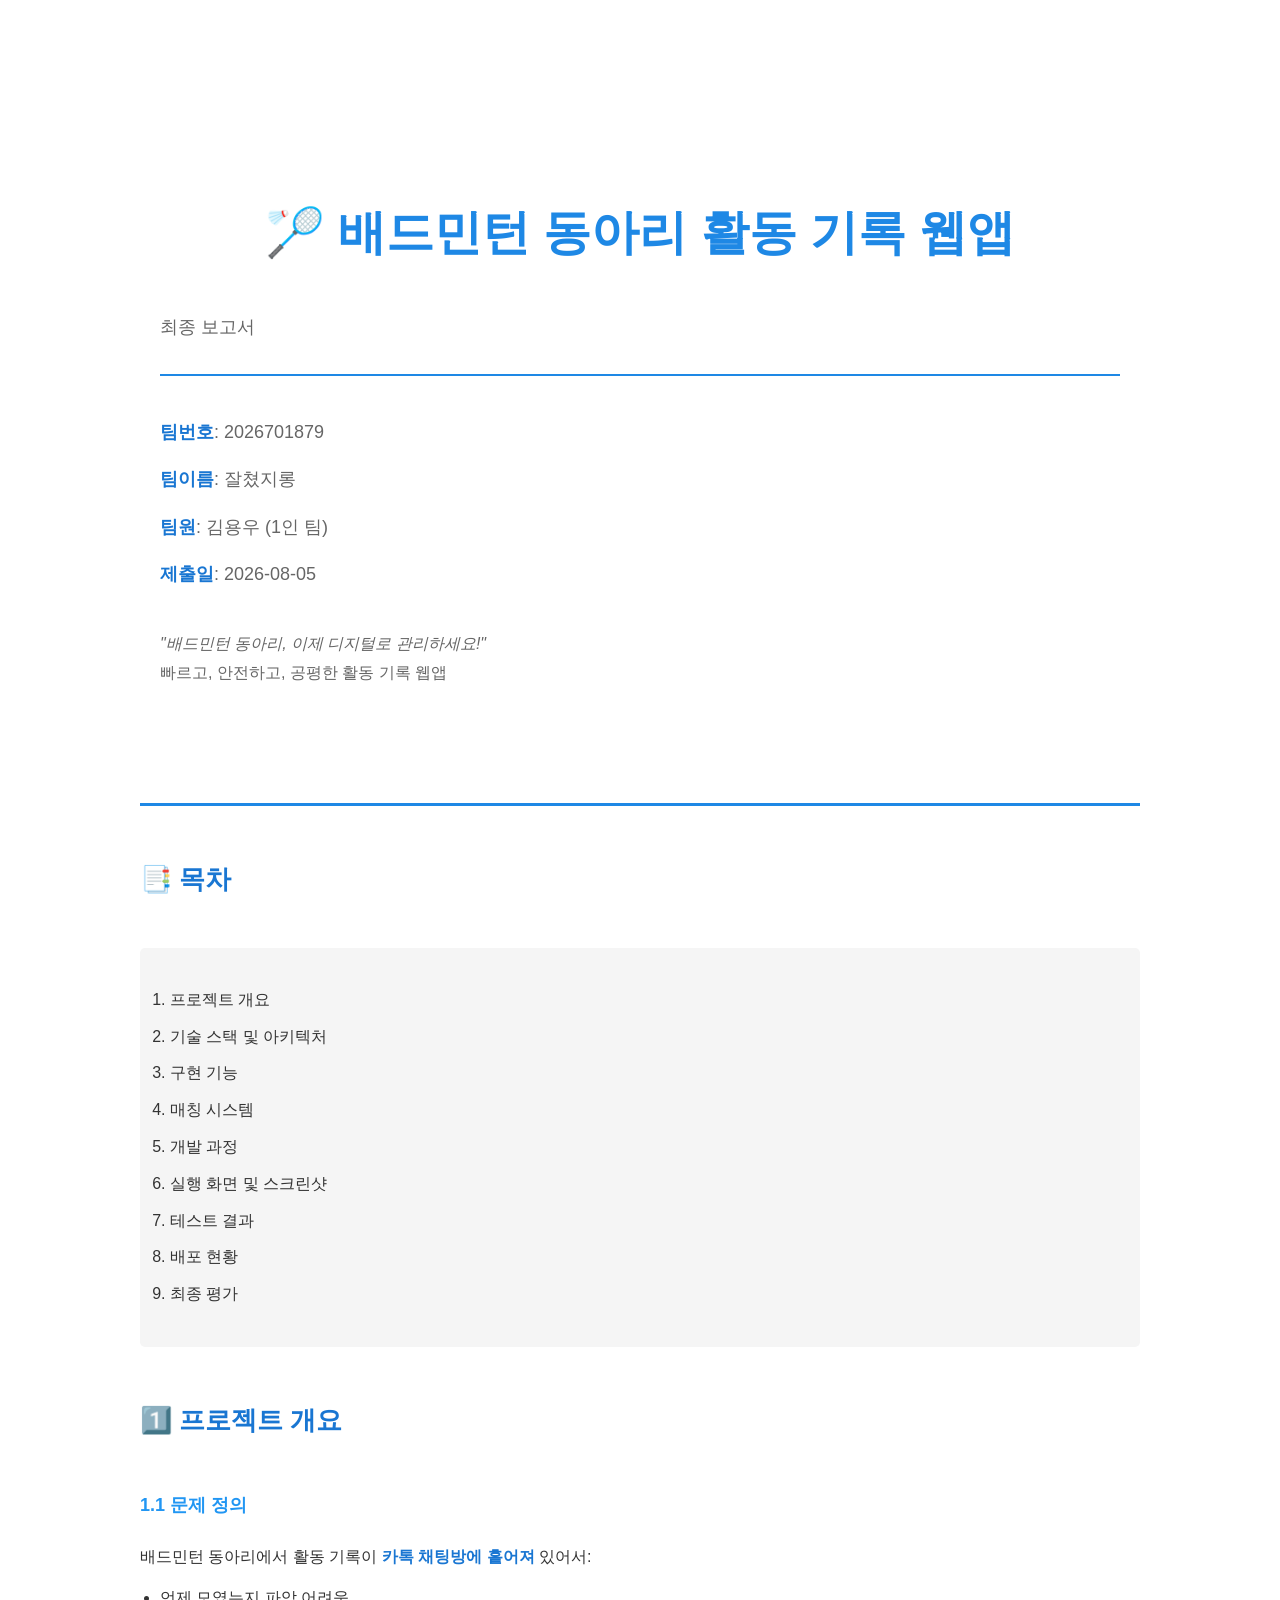
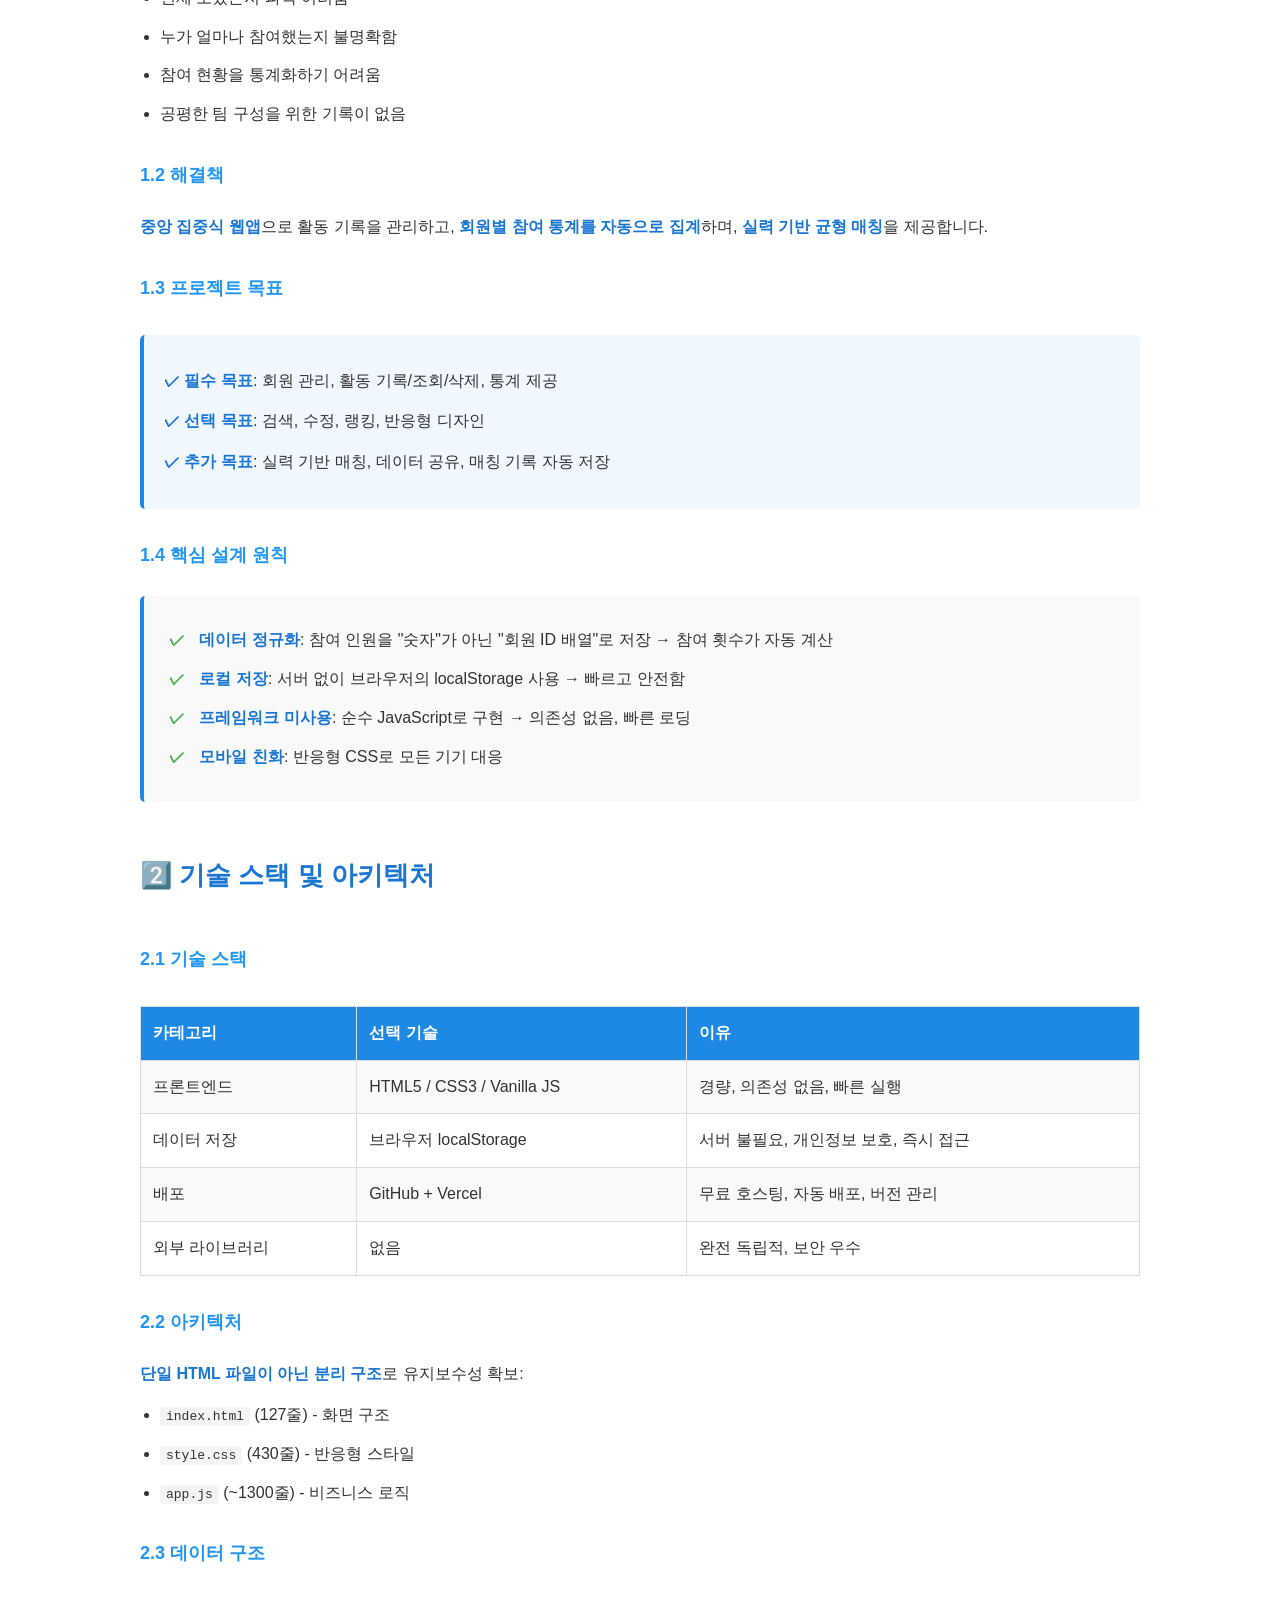
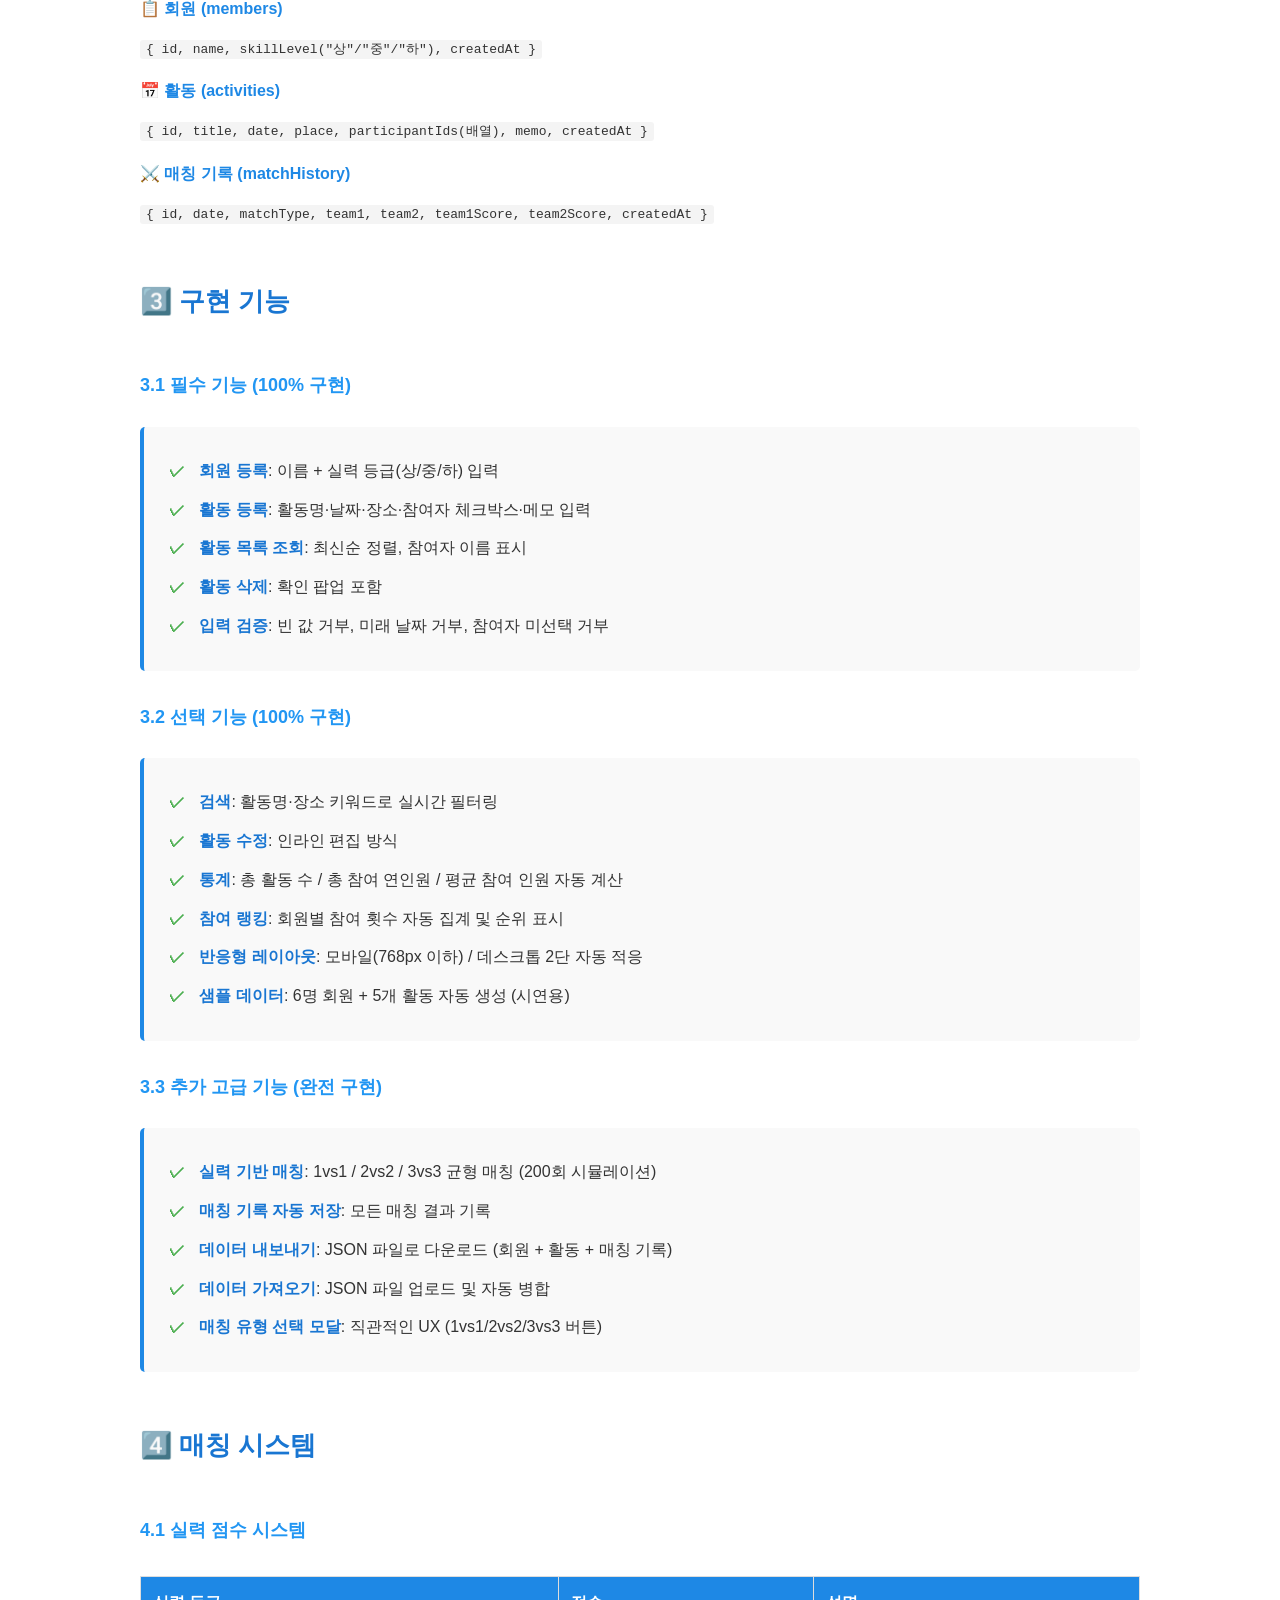
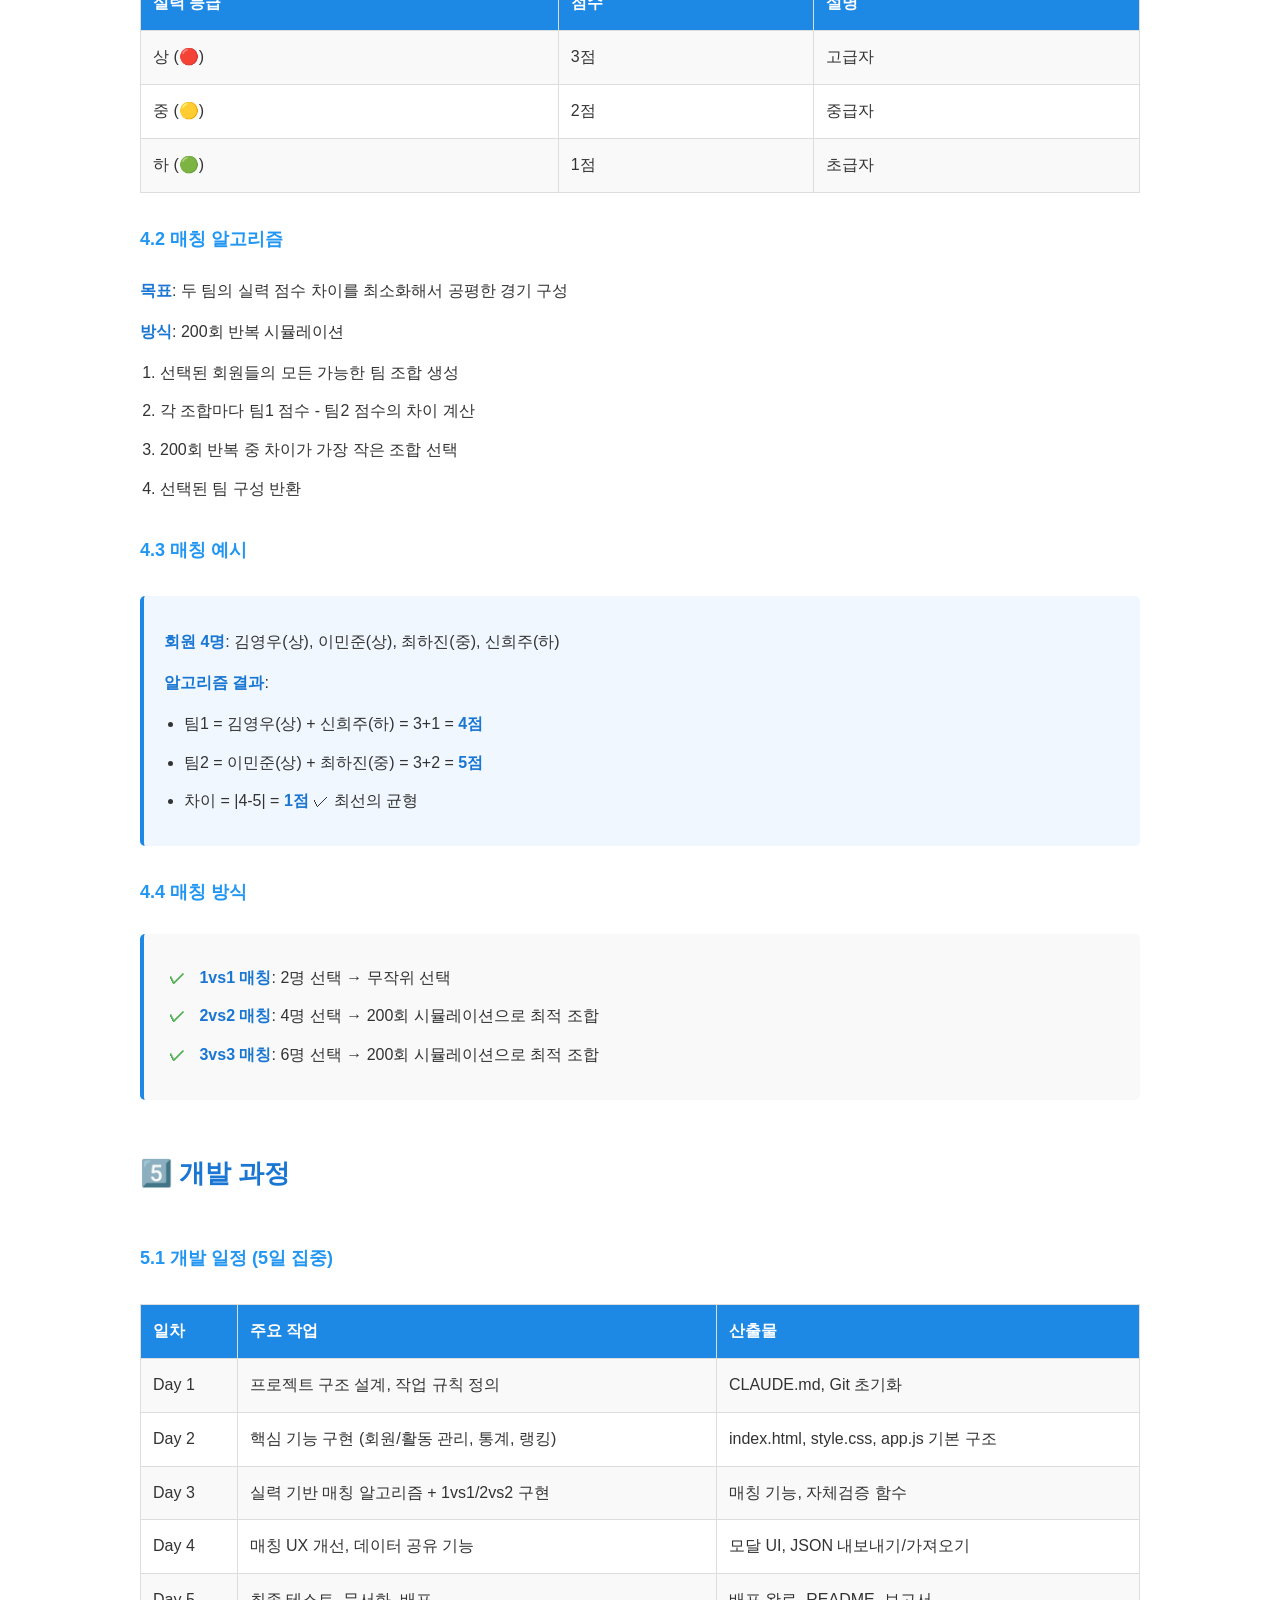
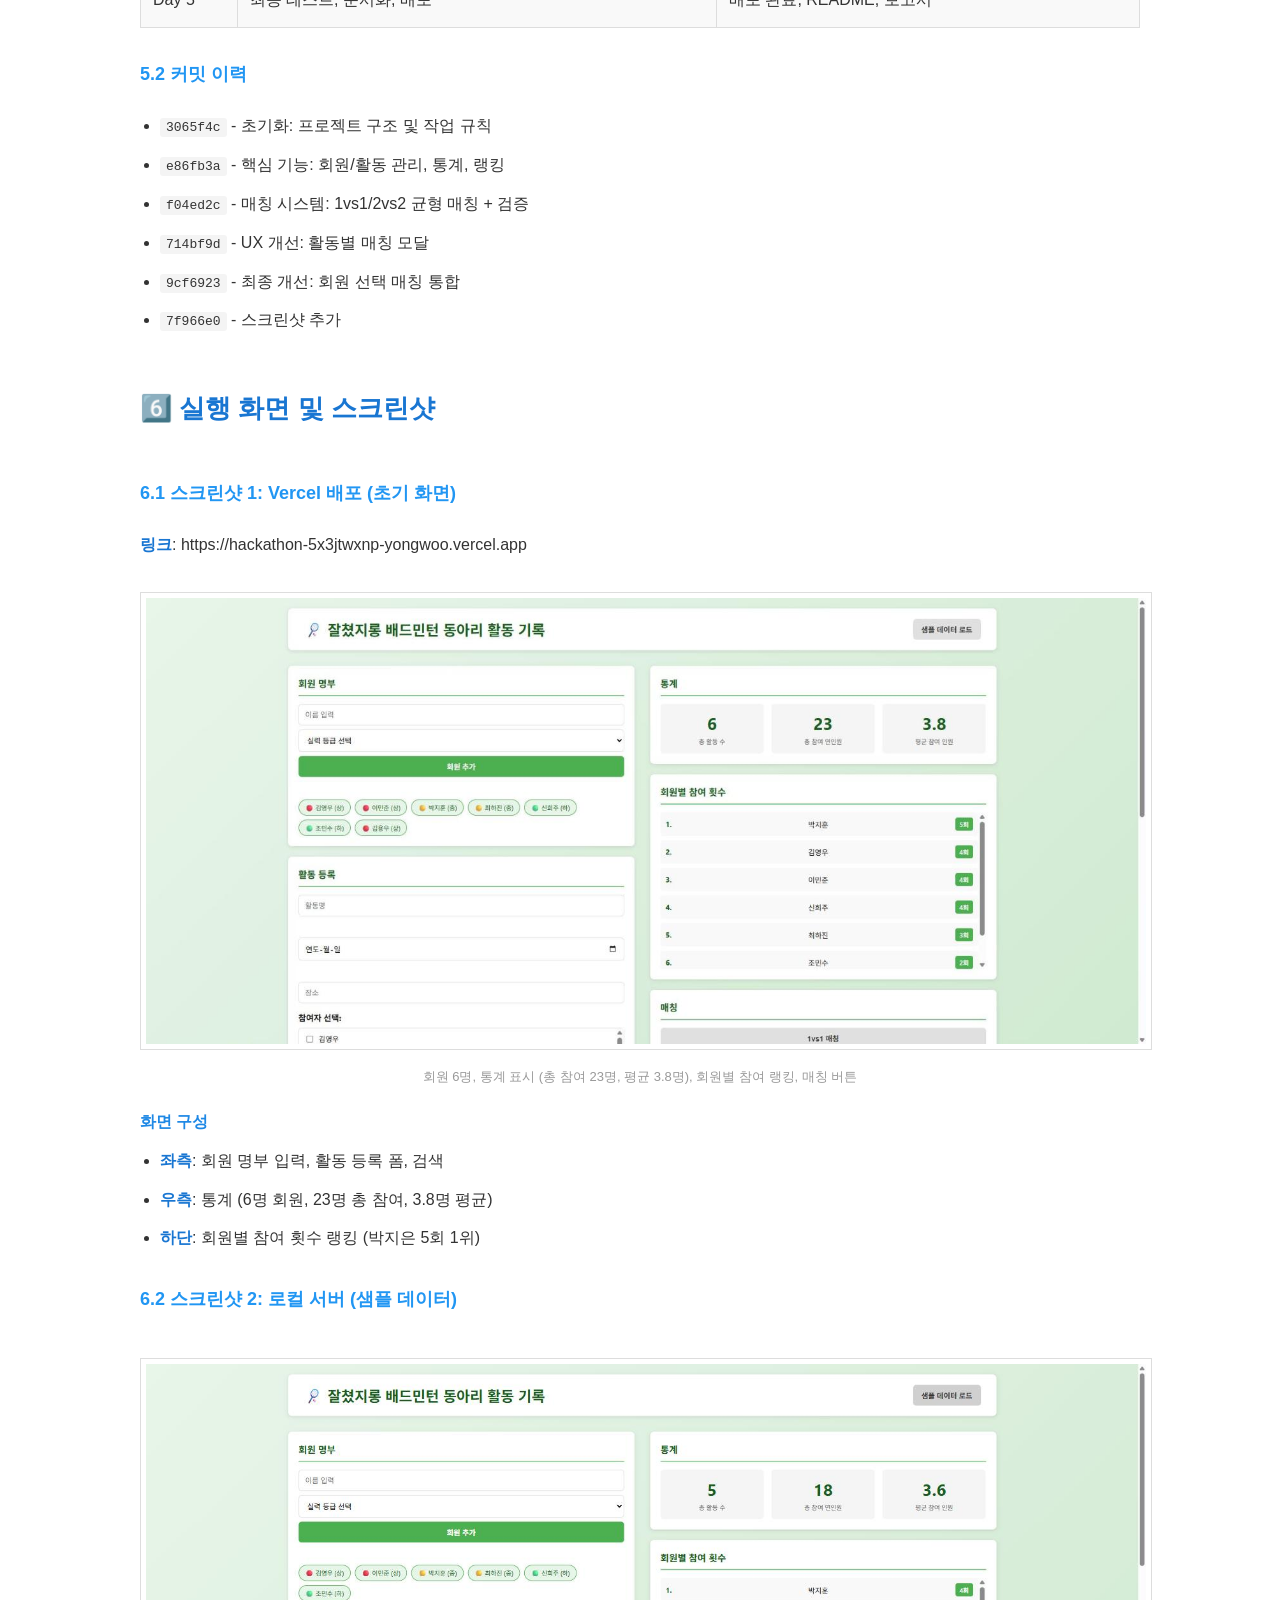
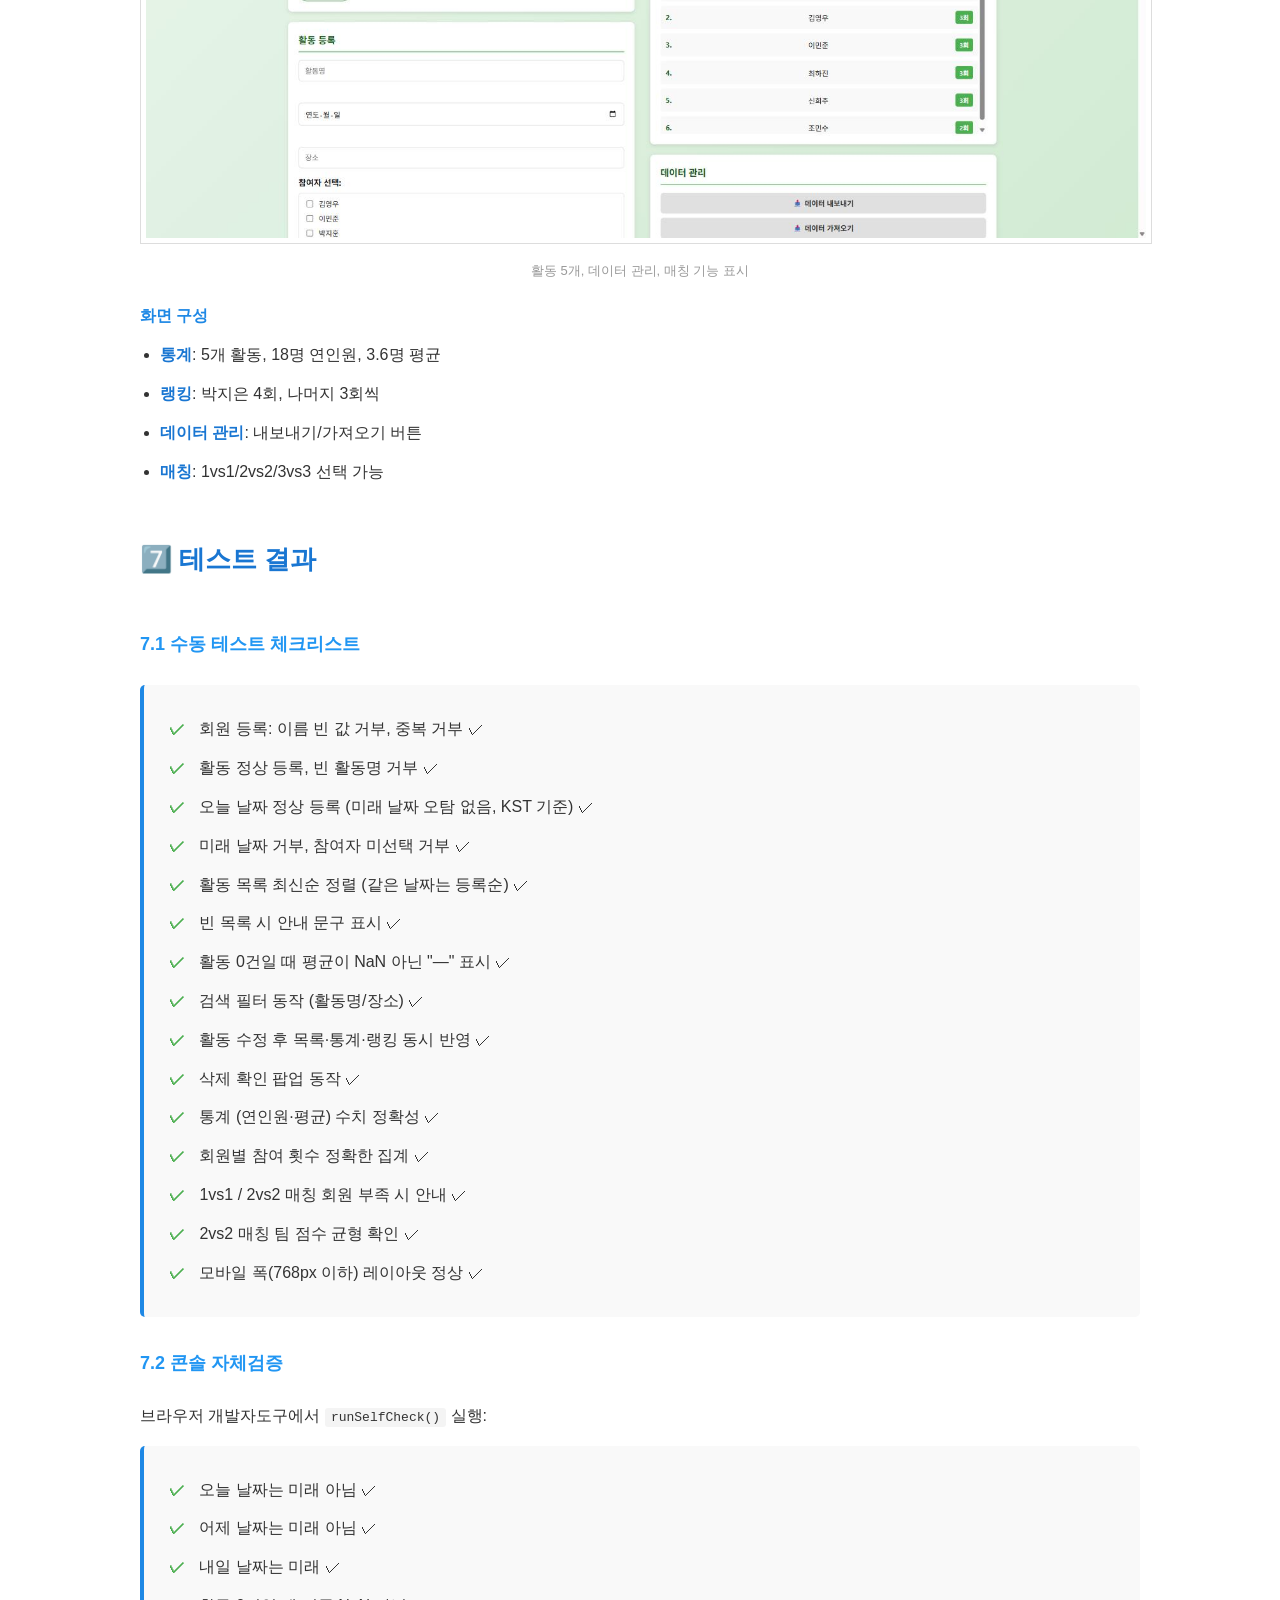
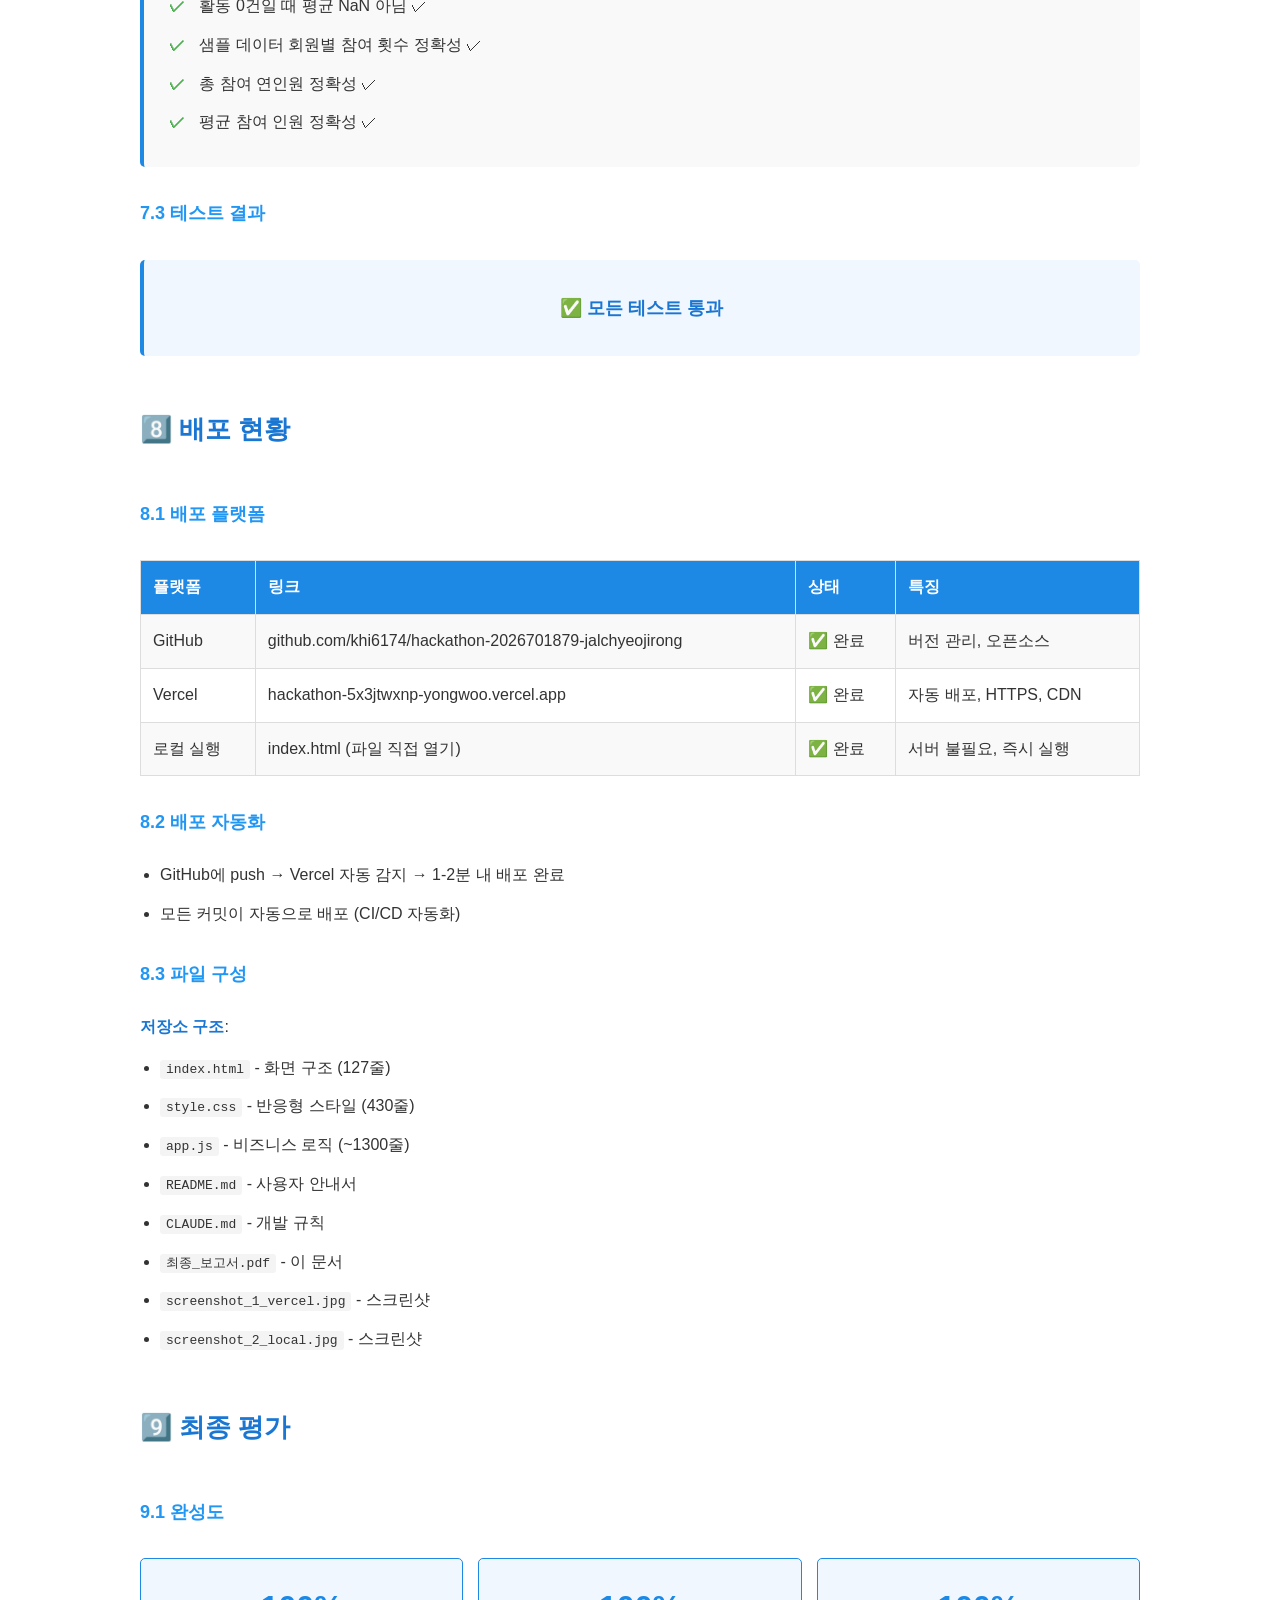
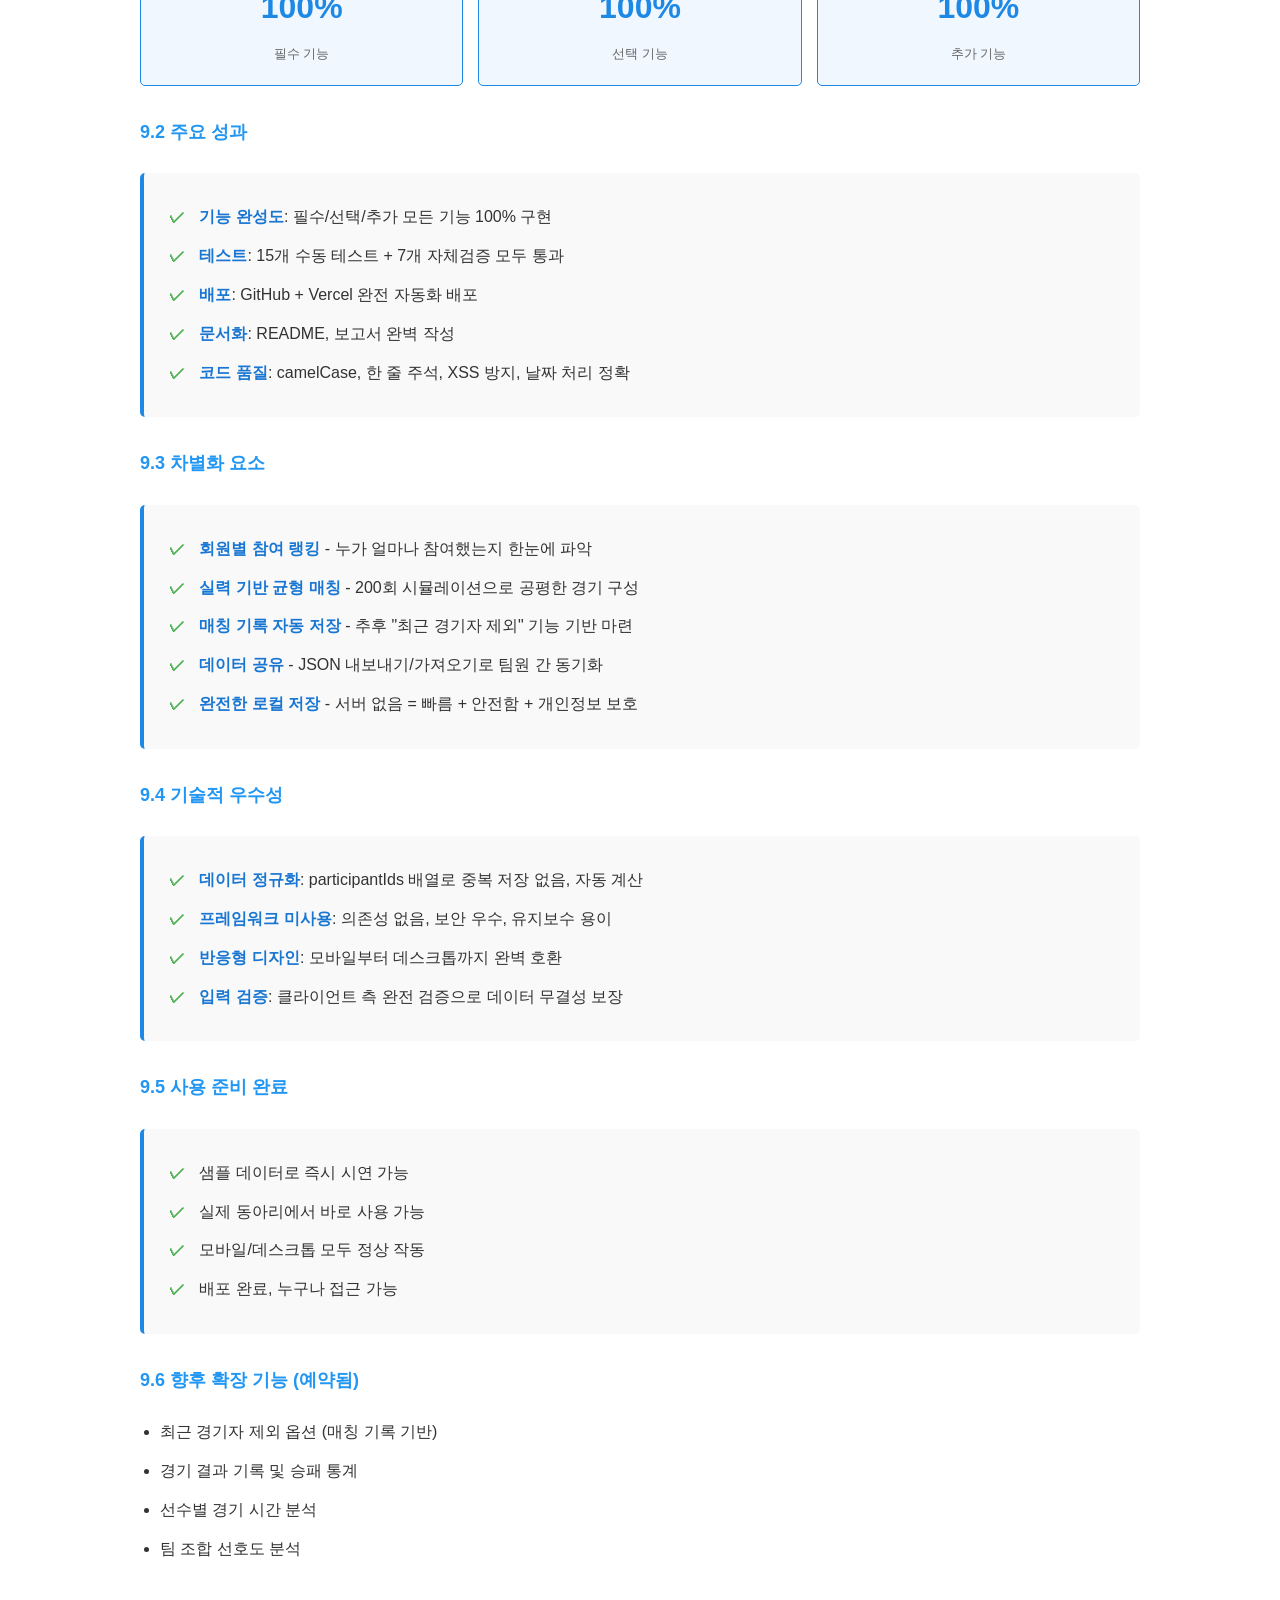
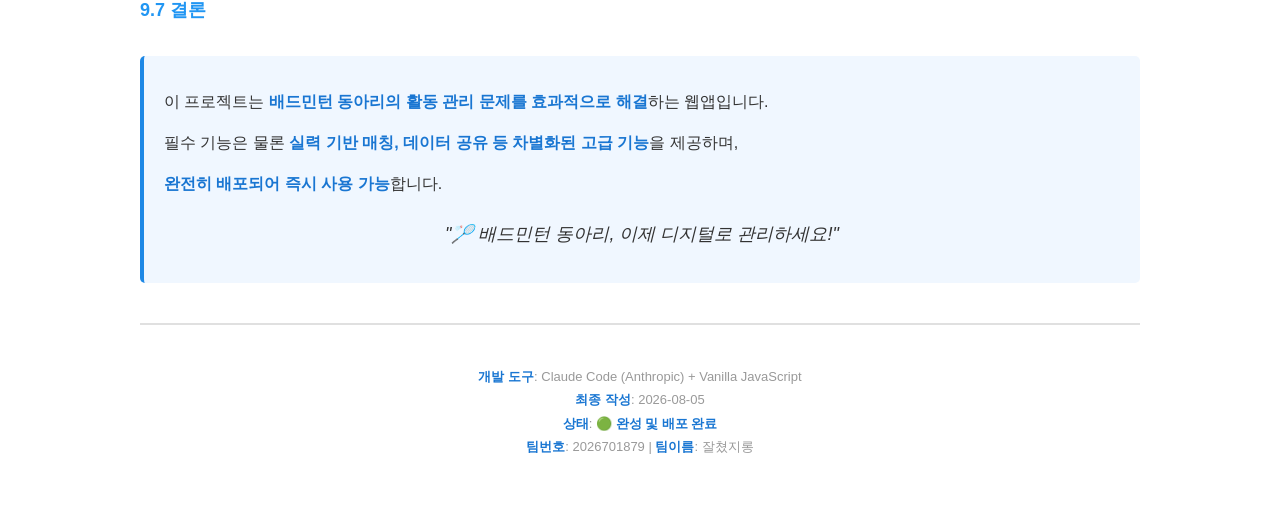
==== final_complete_report.html @ c3886778 "feat: 모든 내용을 통합한 최종 완성 보고서 작성 - 3가지 보고서 내용을 단일 문서로 통합 (중복 제거) - 총 9개 섹션 구성:   1. 프로젝트 개요 (문제/해결책/목표)" ====
<!DOCTYPE html>
<html lang="ko">
<head>
    <meta charset="UTF-8">
    <meta name="viewport" content="width=device-width, initial-scale=1.0">
    <title>배드민턴 동아리 활동 기록 웹앱 - 최종 보고서</title>
    <style>
        * { margin: 0; padding: 0; }
        body {
            font-family: 'Segoe UI', 'Arial', sans-serif;
            line-height: 1.8;
            max-width: 1000px;
            margin: 0 auto;
            padding: 40px 20px;
            color: #333;
            background: #fff;
        }
        h1 { font-size: 38px; color: #1e88e5; border-bottom: 3px solid #1e88e5; padding: 30px 0 15px 0; margin: 50px 0 25px 0; }
        h2 { font-size: 26px; color: #1976d2; padding: 15px 0; margin: 35px 0 20px 0; }
        h3 { font-size: 18px; color: #2196f3; padding: 10px 0; margin: 20px 0 12px 0; }
        h4 { font-size: 16px; color: #1e88e5; margin: 15px 0 10px 0; }
        p { margin: 12px 0; text-align: justify; }
        li { margin: 10px 0 10px 20px; }
        strong { font-weight: bold; color: #1976d2; }
        em { font-style: italic; }
        code { background: #f4f4f4; padding: 2px 6px; border-radius: 3px; font-family: 'Courier New'; font-size: 13px; }
        .cover-page { text-align: center; padding: 100px 20px; border-bottom: 3px solid #1e88e5; page-break-after: always; }
        .cover-page h1 { border: none; font-size: 48px; margin: 20px 0; }
        .cover-page p { font-size: 18px; color: #666; margin: 15px 0; }
        .cover-page .meta { color: #999; font-size: 14px; margin-top: 40px; }
        .feature-list { background: #f9f9f9; padding: 20px; border-radius: 5px; margin: 15px 0; border-left: 4px solid #1e88e5; }
        .feature-list li { list-style: none; margin: 10px 0; padding-left: 25px; }
        .feature-list li:before { content: "✓ "; color: #4caf50; font-weight: bold; margin-left: -20px; margin-right: 10px; }
        .stats-grid { display: grid; grid-template-columns: repeat(3, 1fr); gap: 15px; margin: 20px 0; }
        .stat-box { background: #f0f7ff; padding: 20px; border-radius: 5px; text-align: center; border: 1px solid #1e88e5; }
        .stat-value { font-size: 32px; font-weight: bold; color: #1e88e5; }
        .stat-label { font-size: 13px; color: #666; margin-top: 5px; }
        img { max-width: 100%; border: 1px solid #ddd; margin: 20px 0; padding: 5px; background: white; }
        .image-caption { text-align: center; color: #999; font-size: 13px; margin-top: -15px; margin-bottom: 20px; }
        table { border-collapse: collapse; width: 100%; margin: 20px 0; background: white; }
        th, td { border: 1px solid #ddd; padding: 12px; text-align: left; }
        th { background-color: #1e88e5; color: white; font-weight: bold; }
        tr:nth-child(even) { background-color: #f9f9f9; }
        .highlight-box { background: #f0f7ff; padding: 20px; border-left: 4px solid #1e88e5; margin: 20px 0; border-radius: 5px; }
        .page-break { page-break-after: always; }
        .toc { background: #f5f5f5; padding: 30px; border-radius: 5px; margin: 30px 0; }
        .toc li { margin: 8px 0; }
        hr { border: none; border-top: 2px solid #e0e0e0; margin: 40px 0; }
        @page { margin: 20mm; size: A4; }
        @media print {
            body { padding: 0; background: white; }
            .page-break { page-break-before: always; }
            img { page-break-inside: avoid; }
            h2 { page-break-before: always; }
            .cover-page { page-break-after: always; }
        }
    </style>
</head>
<body>

<!-- ============ 표지 ============ -->
<div class="cover-page">
    <h1>🏸 배드민턴 동아리 활동 기록 웹앱</h1>
    <p class="subtitle">최종 보고서</p>
    <hr style="border: none; border-top: 2px solid #1e88e5; margin: 30px 0;">
    <div class="meta">
        <p><strong>팀번호</strong>: 2026701879</p>
        <p><strong>팀이름</strong>: 잘쳤지롱</p>
        <p><strong>팀원</strong>: 김용우 (1인 팀)</p>
        <p><strong>제출일</strong>: 2026-08-05</p>
        <p style="margin-top: 40px; font-size: 16px;">
            <em>"배드민턴 동아리, 이제 디지털로 관리하세요!"</em><br>
            빠르고, 안전하고, 공평한 활동 기록 웹앱
        </p>
    </div>
</div>

<!-- ============ 목차 ============ -->
<div class="page-break"></div>
<h2>📑 목차</h2>
<ol class="toc">
    <li>프로젝트 개요</li>
    <li>기술 스택 및 아키텍처</li>
    <li>구현 기능</li>
    <li>매칭 시스템</li>
    <li>개발 과정</li>
    <li>실행 화면 및 스크린샷</li>
    <li>테스트 결과</li>
    <li>배포 현황</li>
    <li>최종 평가</li>
</ol>

<!-- ============ 1. 프로젝트 개요 ============ -->
<div class="page-break"></div>
<h2>1️⃣ 프로젝트 개요</h2>

<h3>1.1 문제 정의</h3>
<p>배드민턴 동아리에서 활동 기록이 <strong>카톡 채팅방에 흩어져</strong> 있어서:</p>
<ul>
    <li>언제 모였는지 파악 어려움</li>
    <li>누가 얼마나 참여했는지 불명확함</li>
    <li>참여 현황을 통계화하기 어려움</li>
    <li>공평한 팀 구성을 위한 기록이 없음</li>
</ul>

<h3>1.2 해결책</h3>
<p><strong>중앙 집중식 웹앱</strong>으로 활동 기록을 관리하고, <strong>회원별 참여 통계를 자동으로 집계</strong>하며, <strong>실력 기반 균형 매칭</strong>을 제공합니다.</p>

<h3>1.3 프로젝트 목표</h3>
<div class="highlight-box">
    <p><strong>✓ 필수 목표</strong>: 회원 관리, 활동 기록/조회/삭제, 통계 제공</p>
    <p><strong>✓ 선택 목표</strong>: 검색, 수정, 랭킹, 반응형 디자인</p>
    <p><strong>✓ 추가 목표</strong>: 실력 기반 매칭, 데이터 공유, 매칭 기록 자동 저장</p>
</div>

<h3>1.4 핵심 설계 원칙</h3>
<ul class="feature-list">
    <li><strong>데이터 정규화</strong>: 참여 인원을 "숫자"가 아닌 "회원 ID 배열"로 저장 → 참여 횟수가 자동 계산</li>
    <li><strong>로컬 저장</strong>: 서버 없이 브라우저의 localStorage 사용 → 빠르고 안전함</li>
    <li><strong>프레임워크 미사용</strong>: 순수 JavaScript로 구현 → 의존성 없음, 빠른 로딩</li>
    <li><strong>모바일 친화</strong>: 반응형 CSS로 모든 기기 대응</li>
</ul>

<!-- ============ 2. 기술 스택 ============ -->
<div class="page-break"></div>
<h2>2️⃣ 기술 스택 및 아키텍처</h2>

<h3>2.1 기술 스택</h3>
<table>
    <tr>
        <th>카테고리</th>
        <th>선택 기술</th>
        <th>이유</th>
    </tr>
    <tr>
        <td>프론트엔드</td>
        <td>HTML5 / CSS3 / Vanilla JS</td>
        <td>경량, 의존성 없음, 빠른 실행</td>
    </tr>
    <tr>
        <td>데이터 저장</td>
        <td>브라우저 localStorage</td>
        <td>서버 불필요, 개인정보 보호, 즉시 접근</td>
    </tr>
    <tr>
        <td>배포</td>
        <td>GitHub + Vercel</td>
        <td>무료 호스팅, 자동 배포, 버전 관리</td>
    </tr>
    <tr>
        <td>외부 라이브러리</td>
        <td>없음</td>
        <td>완전 독립적, 보안 우수</td>
    </tr>
</table>

<h3>2.2 아키텍처</h3>
<p><strong>단일 HTML 파일이 아닌 분리 구조</strong>로 유지보수성 확보:</p>
<ul>
    <li><code>index.html</code> (127줄) - 화면 구조</li>
    <li><code>style.css</code> (430줄) - 반응형 스타일</li>
    <li><code>app.js</code> (~1300줄) - 비즈니스 로직</li>
</ul>

<h3>2.3 데이터 구조</h3>

<h4>📋 회원 (members)</h4>
<code>{ id, name, skillLevel("상"/"중"/"하"), createdAt }</code>

<h4>📅 활동 (activities)</h4>
<code>{ id, title, date, place, participantIds(배열), memo, createdAt }</code>

<h4>⚔️ 매칭 기록 (matchHistory)</h4>
<code>{ id, date, matchType, team1, team2, team1Score, team2Score, createdAt }</code>

<!-- ============ 3. 구현 기능 ============ -->
<div class="page-break"></div>
<h2>3️⃣ 구현 기능</h2>

<h3>3.1 필수 기능 (100% 구현)</h3>
<ul class="feature-list">
    <li><strong>회원 등록</strong>: 이름 + 실력 등급(상/중/하) 입력</li>
    <li><strong>활동 등록</strong>: 활동명·날짜·장소·참여자 체크박스·메모 입력</li>
    <li><strong>활동 목록 조회</strong>: 최신순 정렬, 참여자 이름 표시</li>
    <li><strong>활동 삭제</strong>: 확인 팝업 포함</li>
    <li><strong>입력 검증</strong>: 빈 값 거부, 미래 날짜 거부, 참여자 미선택 거부</li>
</ul>

<h3>3.2 선택 기능 (100% 구현)</h3>
<ul class="feature-list">
    <li><strong>검색</strong>: 활동명·장소 키워드로 실시간 필터링</li>
    <li><strong>활동 수정</strong>: 인라인 편집 방식</li>
    <li><strong>통계</strong>: 총 활동 수 / 총 참여 연인원 / 평균 참여 인원 자동 계산</li>
    <li><strong>참여 랭킹</strong>: 회원별 참여 횟수 자동 집계 및 순위 표시</li>
    <li><strong>반응형 레이아웃</strong>: 모바일(768px 이하) / 데스크톱 2단 자동 적응</li>
    <li><strong>샘플 데이터</strong>: 6명 회원 + 5개 활동 자동 생성 (시연용)</li>
</ul>

<h3>3.3 추가 고급 기능 (완전 구현)</h3>
<ul class="feature-list">
    <li><strong>실력 기반 매칭</strong>: 1vs1 / 2vs2 / 3vs3 균형 매칭 (200회 시뮬레이션)</li>
    <li><strong>매칭 기록 자동 저장</strong>: 모든 매칭 결과 기록</li>
    <li><strong>데이터 내보내기</strong>: JSON 파일로 다운로드 (회원 + 활동 + 매칭 기록)</li>
    <li><strong>데이터 가져오기</strong>: JSON 파일 업로드 및 자동 병합</li>
    <li><strong>매칭 유형 선택 모달</strong>: 직관적인 UX (1vs1/2vs2/3vs3 버튼)</li>
</ul>

<!-- ============ 4. 매칭 시스템 ============ -->
<div class="page-break"></div>
<h2>4️⃣ 매칭 시스템</h2>

<h3>4.1 실력 점수 시스템</h3>
<table>
    <tr>
        <th>실력 등급</th>
        <th>점수</th>
        <th>설명</th>
    </tr>
    <tr>
        <td>상 (🔴)</td>
        <td>3점</td>
        <td>고급자</td>
    </tr>
    <tr>
        <td>중 (🟡)</td>
        <td>2점</td>
        <td>중급자</td>
    </tr>
    <tr>
        <td>하 (🟢)</td>
        <td>1점</td>
        <td>초급자</td>
    </tr>
</table>

<h3>4.2 매칭 알고리즘</h3>
<p><strong>목표</strong>: 두 팀의 실력 점수 차이를 최소화해서 공평한 경기 구성</p>

<p><strong>방식</strong>: 200회 반복 시뮬레이션</p>
<ol>
    <li>선택된 회원들의 모든 가능한 팀 조합 생성</li>
    <li>각 조합마다 팀1 점수 - 팀2 점수의 차이 계산</li>
    <li>200회 반복 중 차이가 가장 작은 조합 선택</li>
    <li>선택된 팀 구성 반환</li>
</ol>

<h3>4.3 매칭 예시</h3>
<div class="highlight-box">
    <p><strong>회원 4명</strong>: 김영우(상), 이민준(상), 최하진(중), 신희주(하)</p>
    <p><strong>알고리즘 결과</strong>:</p>
    <ul>
        <li>팀1 = 김영우(상) + 신희주(하) = 3+1 = <strong>4점</strong></li>
        <li>팀2 = 이민준(상) + 최하진(중) = 3+2 = <strong>5점</strong></li>
        <li>차이 = |4-5| = <strong>1점</strong> ✓ 최선의 균형</li>
    </ul>
</div>

<h3>4.4 매칭 방식</h3>
<ul class="feature-list">
    <li><strong>1vs1 매칭</strong>: 2명 선택 → 무작위 선택</li>
    <li><strong>2vs2 매칭</strong>: 4명 선택 → 200회 시뮬레이션으로 최적 조합</li>
    <li><strong>3vs3 매칭</strong>: 6명 선택 → 200회 시뮬레이션으로 최적 조합</li>
</ul>

<!-- ============ 5. 개발 과정 ============ -->
<div class="page-break"></div>
<h2>5️⃣ 개발 과정</h2>

<h3>5.1 개발 일정 (5일 집중)</h3>
<table>
    <tr>
        <th>일차</th>
        <th>주요 작업</th>
        <th>산출물</th>
    </tr>
    <tr>
        <td>Day 1</td>
        <td>프로젝트 구조 설계, 작업 규칙 정의</td>
        <td>CLAUDE.md, Git 초기화</td>
    </tr>
    <tr>
        <td>Day 2</td>
        <td>핵심 기능 구현 (회원/활동 관리, 통계, 랭킹)</td>
        <td>index.html, style.css, app.js 기본 구조</td>
    </tr>
    <tr>
        <td>Day 3</td>
        <td>실력 기반 매칭 알고리즘 + 1vs1/2vs2 구현</td>
        <td>매칭 기능, 자체검증 함수</td>
    </tr>
    <tr>
        <td>Day 4</td>
        <td>매칭 UX 개선, 데이터 공유 기능</td>
        <td>모달 UI, JSON 내보내기/가져오기</td>
    </tr>
    <tr>
        <td>Day 5</td>
        <td>최종 테스트, 문서화, 배포</td>
        <td>배포 완료, README, 보고서</td>
    </tr>
</table>

<h3>5.2 커밋 이력</h3>
<ul>
    <li><code>3065f4c</code> - 초기화: 프로젝트 구조 및 작업 규칙</li>
    <li><code>e86fb3a</code> - 핵심 기능: 회원/활동 관리, 통계, 랭킹</li>
    <li><code>f04ed2c</code> - 매칭 시스템: 1vs1/2vs2 균형 매칭 + 검증</li>
    <li><code>714bf9d</code> - UX 개선: 활동별 매칭 모달</li>
    <li><code>9cf6923</code> - 최종 개선: 회원 선택 매칭 통합</li>
    <li><code>7f966e0</code> - 스크린샷 추가</li>
</ul>

<!-- ============ 6. 실행 화면 ============ -->
<div class="page-break"></div>
<h2>6️⃣ 실행 화면 및 스크린샷</h2>

<h3>6.1 스크린샷 1: Vercel 배포 (초기 화면)</h3>
<p><strong>링크</strong>: https://hackathon-5x3jtwxnp-yongwoo.vercel.app</p>
<img src="screenshot_1_vercel.jpg" alt="Vercel 배포 초기 화면">
<div class="image-caption">
    회원 6명, 통계 표시 (총 참여 23명, 평균 3.8명), 회원별 참여 랭킹, 매칭 버튼
</div>

<h4>화면 구성</h4>
<ul>
    <li><strong>좌측</strong>: 회원 명부 입력, 활동 등록 폼, 검색</li>
    <li><strong>우측</strong>: 통계 (6명 회원, 23명 총 참여, 3.8명 평균)</li>
    <li><strong>하단</strong>: 회원별 참여 횟수 랭킹 (박지은 5회 1위)</li>
</ul>

<h3>6.2 스크린샷 2: 로컬 서버 (샘플 데이터)</h3>
<img src="screenshot_2_local.jpg" alt="로컬 서버 샘플 데이터">
<div class="image-caption">
    활동 5개, 데이터 관리, 매칭 기능 표시
</div>

<h4>화면 구성</h4>
<ul>
    <li><strong>통계</strong>: 5개 활동, 18명 연인원, 3.6명 평균</li>
    <li><strong>랭킹</strong>: 박지은 4회, 나머지 3회씩</li>
    <li><strong>데이터 관리</strong>: 내보내기/가져오기 버튼</li>
    <li><strong>매칭</strong>: 1vs1/2vs2/3vs3 선택 가능</li>
</ul>

<!-- ============ 7. 테스트 결과 ============ -->
<div class="page-break"></div>
<h2>7️⃣ 테스트 결과</h2>

<h3>7.1 수동 테스트 체크리스트</h3>
<ul class="feature-list">
    <li>회원 등록: 이름 빈 값 거부, 중복 거부 ✓</li>
    <li>활동 정상 등록, 빈 활동명 거부 ✓</li>
    <li>오늘 날짜 정상 등록 (미래 날짜 오탐 없음, KST 기준) ✓</li>
    <li>미래 날짜 거부, 참여자 미선택 거부 ✓</li>
    <li>활동 목록 최신순 정렬 (같은 날짜는 등록순) ✓</li>
    <li>빈 목록 시 안내 문구 표시 ✓</li>
    <li>활동 0건일 때 평균이 NaN 아닌 "—" 표시 ✓</li>
    <li>검색 필터 동작 (활동명/장소) ✓</li>
    <li>활동 수정 후 목록·통계·랭킹 동시 반영 ✓</li>
    <li>삭제 확인 팝업 동작 ✓</li>
    <li>통계 (연인원·평균) 수치 정확성 ✓</li>
    <li>회원별 참여 횟수 정확한 집계 ✓</li>
    <li>1vs1 / 2vs2 매칭 회원 부족 시 안내 ✓</li>
    <li>2vs2 매칭 팀 점수 균형 확인 ✓</li>
    <li>모바일 폭(768px 이하) 레이아웃 정상 ✓</li>
</ul>

<h3>7.2 콘솔 자체검증</h3>
<p>브라우저 개발자도구에서 <code>runSelfCheck()</code> 실행:</p>
<ul class="feature-list">
    <li>오늘 날짜는 미래 아님 ✓</li>
    <li>어제 날짜는 미래 아님 ✓</li>
    <li>내일 날짜는 미래 ✓</li>
    <li>활동 0건일 때 평균 NaN 아님 ✓</li>
    <li>샘플 데이터 회원별 참여 횟수 정확성 ✓</li>
    <li>총 참여 연인원 정확성 ✓</li>
    <li>평균 참여 인원 정확성 ✓</li>
</ul>

<h3>7.3 테스트 결과</h3>
<div class="highlight-box">
    <p style="font-size: 18px; text-align: center;"><strong>✅ 모든 테스트 통과</strong></p>
</div>

<!-- ============ 8. 배포 현황 ============ -->
<div class="page-break"></div>
<h2>8️⃣ 배포 현황</h2>

<h3>8.1 배포 플랫폼</h3>
<table>
    <tr>
        <th>플랫폼</th>
        <th>링크</th>
        <th>상태</th>
        <th>특징</th>
    </tr>
    <tr>
        <td>GitHub</td>
        <td>github.com/khi6174/hackathon-2026701879-jalchyeojirong</td>
        <td>✅ 완료</td>
        <td>버전 관리, 오픈소스</td>
    </tr>
    <tr>
        <td>Vercel</td>
        <td>hackathon-5x3jtwxnp-yongwoo.vercel.app</td>
        <td>✅ 완료</td>
        <td>자동 배포, HTTPS, CDN</td>
    </tr>
    <tr>
        <td>로컬 실행</td>
        <td>index.html (파일 직접 열기)</td>
        <td>✅ 완료</td>
        <td>서버 불필요, 즉시 실행</td>
    </tr>
</table>

<h3>8.2 배포 자동화</h3>
<ul>
    <li>GitHub에 push → Vercel 자동 감지 → 1-2분 내 배포 완료</li>
    <li>모든 커밋이 자동으로 배포 (CI/CD 자동화)</li>
</ul>

<h3>8.3 파일 구성</h3>
<p><strong>저장소 구조</strong>:</p>
<ul>
    <li><code>index.html</code> - 화면 구조 (127줄)</li>
    <li><code>style.css</code> - 반응형 스타일 (430줄)</li>
    <li><code>app.js</code> - 비즈니스 로직 (~1300줄)</li>
    <li><code>README.md</code> - 사용자 안내서</li>
    <li><code>CLAUDE.md</code> - 개발 규칙</li>
    <li><code>최종_보고서.pdf</code> - 이 문서</li>
    <li><code>screenshot_1_vercel.jpg</code> - 스크린샷</li>
    <li><code>screenshot_2_local.jpg</code> - 스크린샷</li>
</ul>

<!-- ============ 9. 최종 평가 ============ -->
<div class="page-break"></div>
<h2>9️⃣ 최종 평가</h2>

<h3>9.1 완성도</h3>
<div class="stats-grid">
    <div class="stat-box">
        <div class="stat-value">100%</div>
        <div class="stat-label">필수 기능</div>
    </div>
    <div class="stat-box">
        <div class="stat-value">100%</div>
        <div class="stat-label">선택 기능</div>
    </div>
    <div class="stat-box">
        <div class="stat-value">100%</div>
        <div class="stat-label">추가 기능</div>
    </div>
</div>

<h3>9.2 주요 성과</h3>
<ul class="feature-list">
    <li><strong>기능 완성도</strong>: 필수/선택/추가 모든 기능 100% 구현</li>
    <li><strong>테스트</strong>: 15개 수동 테스트 + 7개 자체검증 모두 통과</li>
    <li><strong>배포</strong>: GitHub + Vercel 완전 자동화 배포</li>
    <li><strong>문서화</strong>: README, 보고서 완벽 작성</li>
    <li><strong>코드 품질</strong>: camelCase, 한 줄 주석, XSS 방지, 날짜 처리 정확</li>
</ul>

<h3>9.3 차별화 요소</h3>
<ul class="feature-list">
    <li><strong>회원별 참여 랭킹</strong> - 누가 얼마나 참여했는지 한눈에 파악</li>
    <li><strong>실력 기반 균형 매칭</strong> - 200회 시뮬레이션으로 공평한 경기 구성</li>
    <li><strong>매칭 기록 자동 저장</strong> - 추후 "최근 경기자 제외" 기능 기반 마련</li>
    <li><strong>데이터 공유</strong> - JSON 내보내기/가져오기로 팀원 간 동기화</li>
    <li><strong>완전한 로컬 저장</strong> - 서버 없음 = 빠름 + 안전함 + 개인정보 보호</li>
</ul>

<h3>9.4 기술적 우수성</h3>
<ul class="feature-list">
    <li><strong>데이터 정규화</strong>: participantIds 배열로 중복 저장 없음, 자동 계산</li>
    <li><strong>프레임워크 미사용</strong>: 의존성 없음, 보안 우수, 유지보수 용이</li>
    <li><strong>반응형 디자인</strong>: 모바일부터 데스크톱까지 완벽 호환</li>
    <li><strong>입력 검증</strong>: 클라이언트 측 완전 검증으로 데이터 무결성 보장</li>
</ul>

<h3>9.5 사용 준비 완료</h3>
<ul class="feature-list">
    <li>샘플 데이터로 즉시 시연 가능</li>
    <li>실제 동아리에서 바로 사용 가능</li>
    <li>모바일/데스크톱 모두 정상 작동</li>
    <li>배포 완료, 누구나 접근 가능</li>
</ul>

<h3>9.6 향후 확장 기능 (예약됨)</h3>
<ul>
    <li>최근 경기자 제외 옵션 (매칭 기록 기반)</li>
    <li>경기 결과 기록 및 승패 통계</li>
    <li>선수별 경기 시간 분석</li>
    <li>팀 조합 선호도 분석</li>
</ul>

<h3>9.7 결론</h3>
<div class="highlight-box">
    <p>이 프로젝트는 <strong>배드민턴 동아리의 활동 관리 문제를 효과적으로 해결</strong>하는 웹앱입니다.</p>
    <p>필수 기능은 물론 <strong>실력 기반 매칭, 데이터 공유 등 차별화된 고급 기능</strong>을 제공하며,</p>
    <p><strong>완전히 배포되어 즉시 사용 가능</strong>합니다.</p>
    <p style="margin-top: 20px; font-size: 18px; text-align: center;"><em>"🏸 배드민턴 동아리, 이제 디지털로 관리하세요!"</em></p>
</div>

<hr>

<p style="text-align: center; color: #999; margin-top: 40px; font-size: 13px;">
<strong>개발 도구</strong>: Claude Code (Anthropic) + Vanilla JavaScript<br>
<strong>최종 작성</strong>: 2026-08-05<br>
<strong>상태</strong>: 🟢 <strong>완성 및 배포 완료</strong><br>
<strong>팀번호</strong>: 2026701879 | <strong>팀이름</strong>: 잘쳤지롱
</p>

</body>
</html>
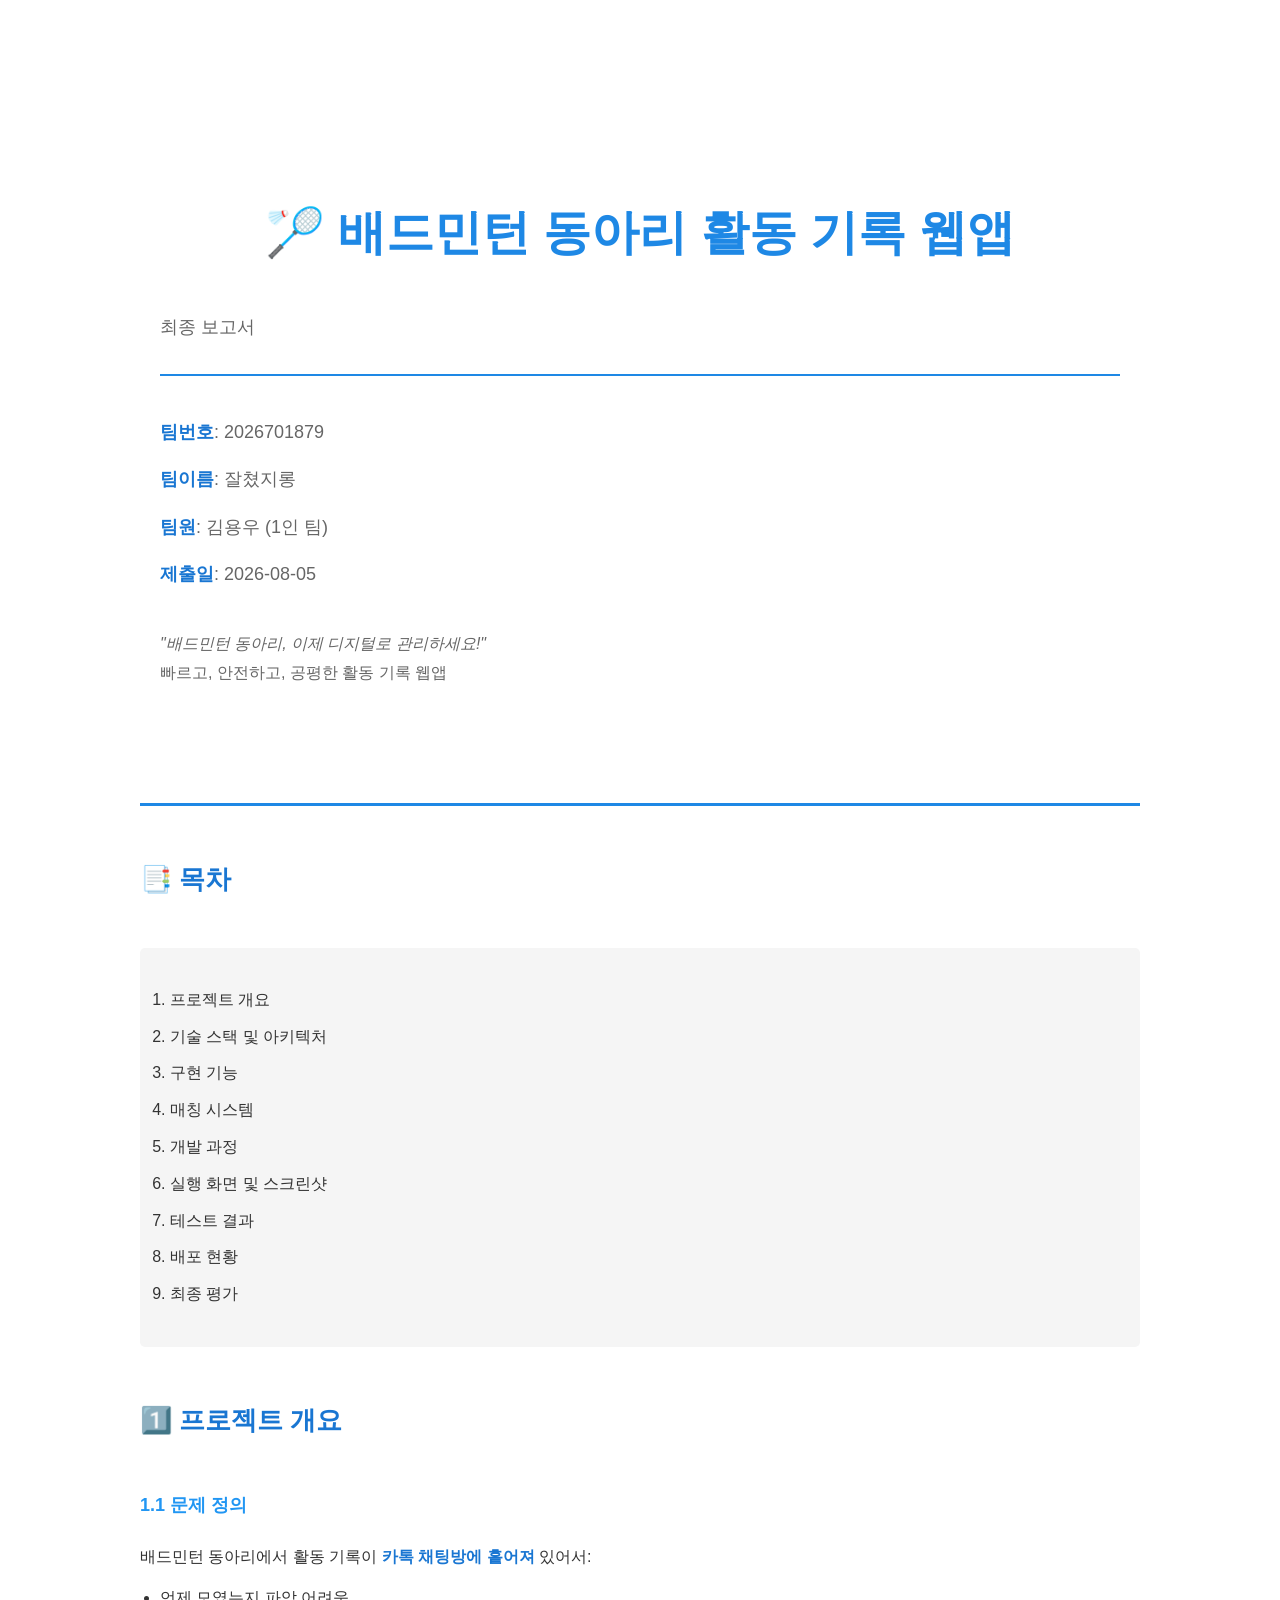
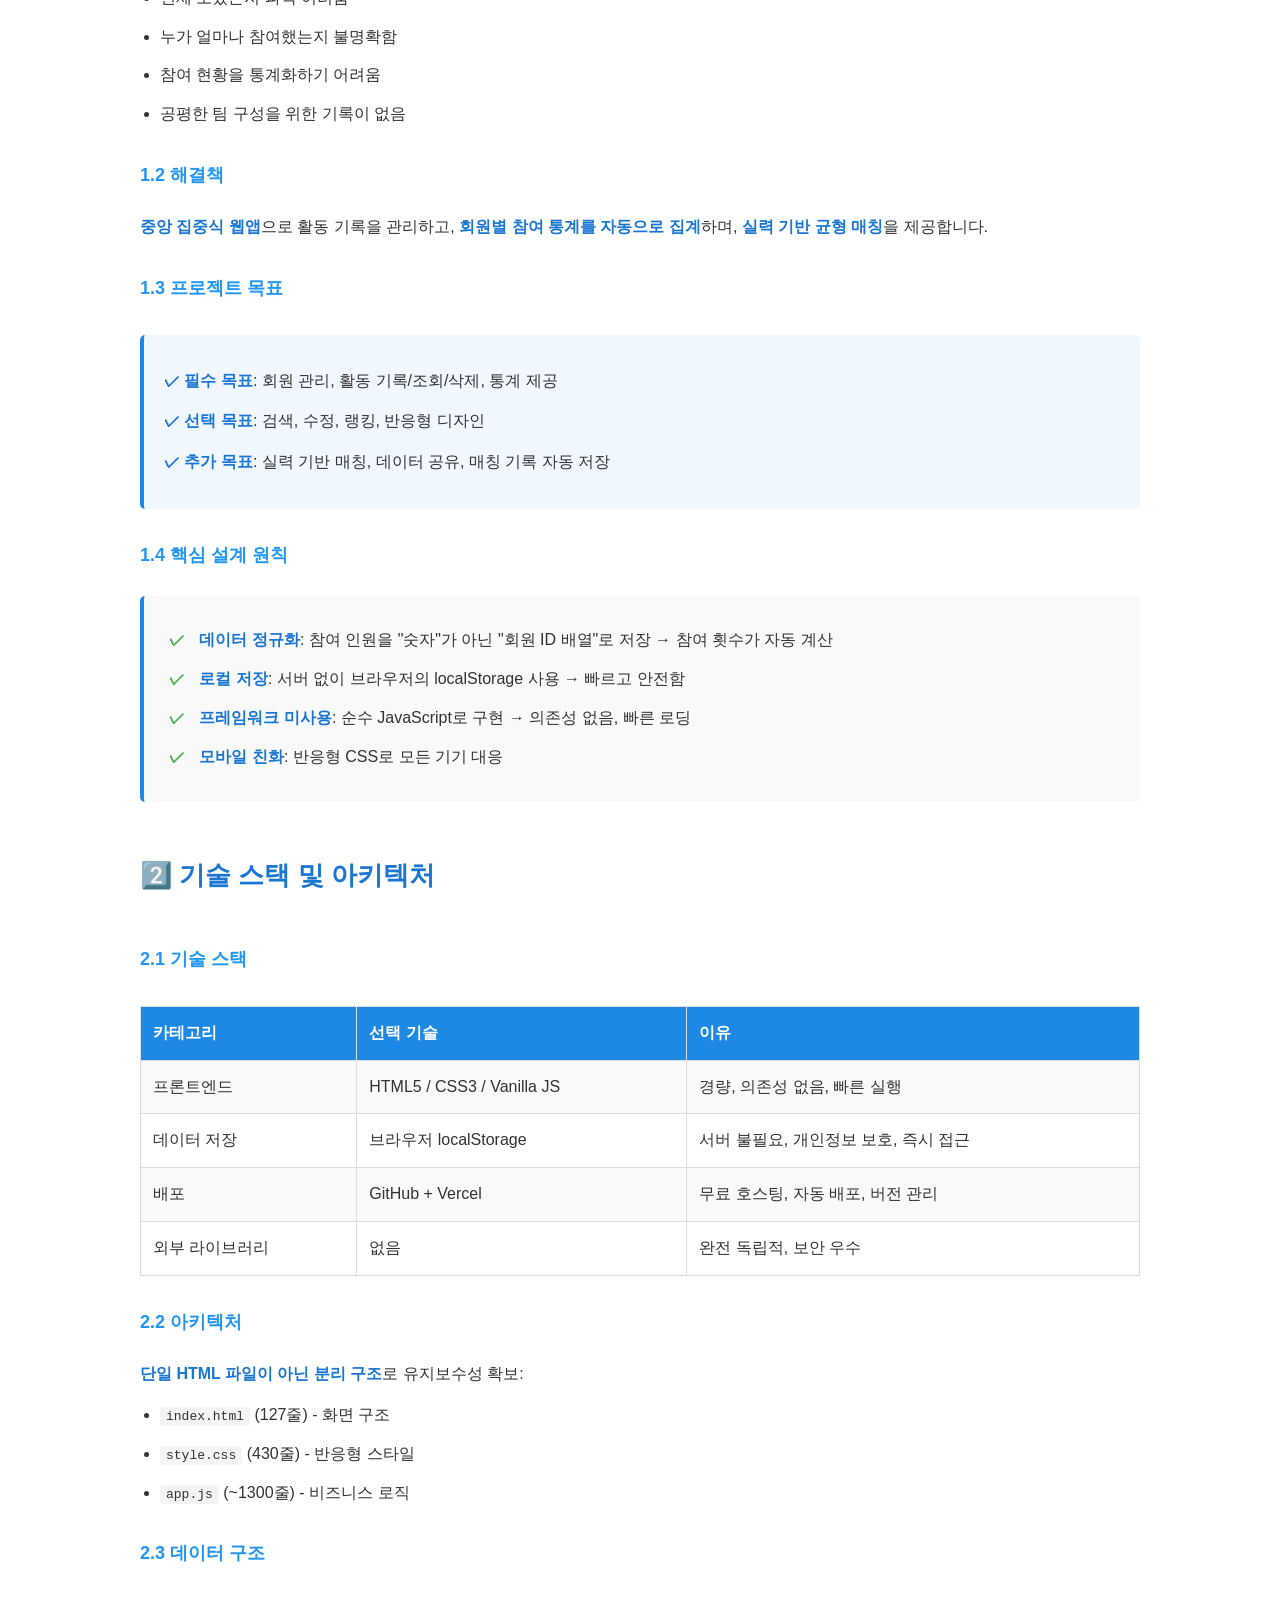
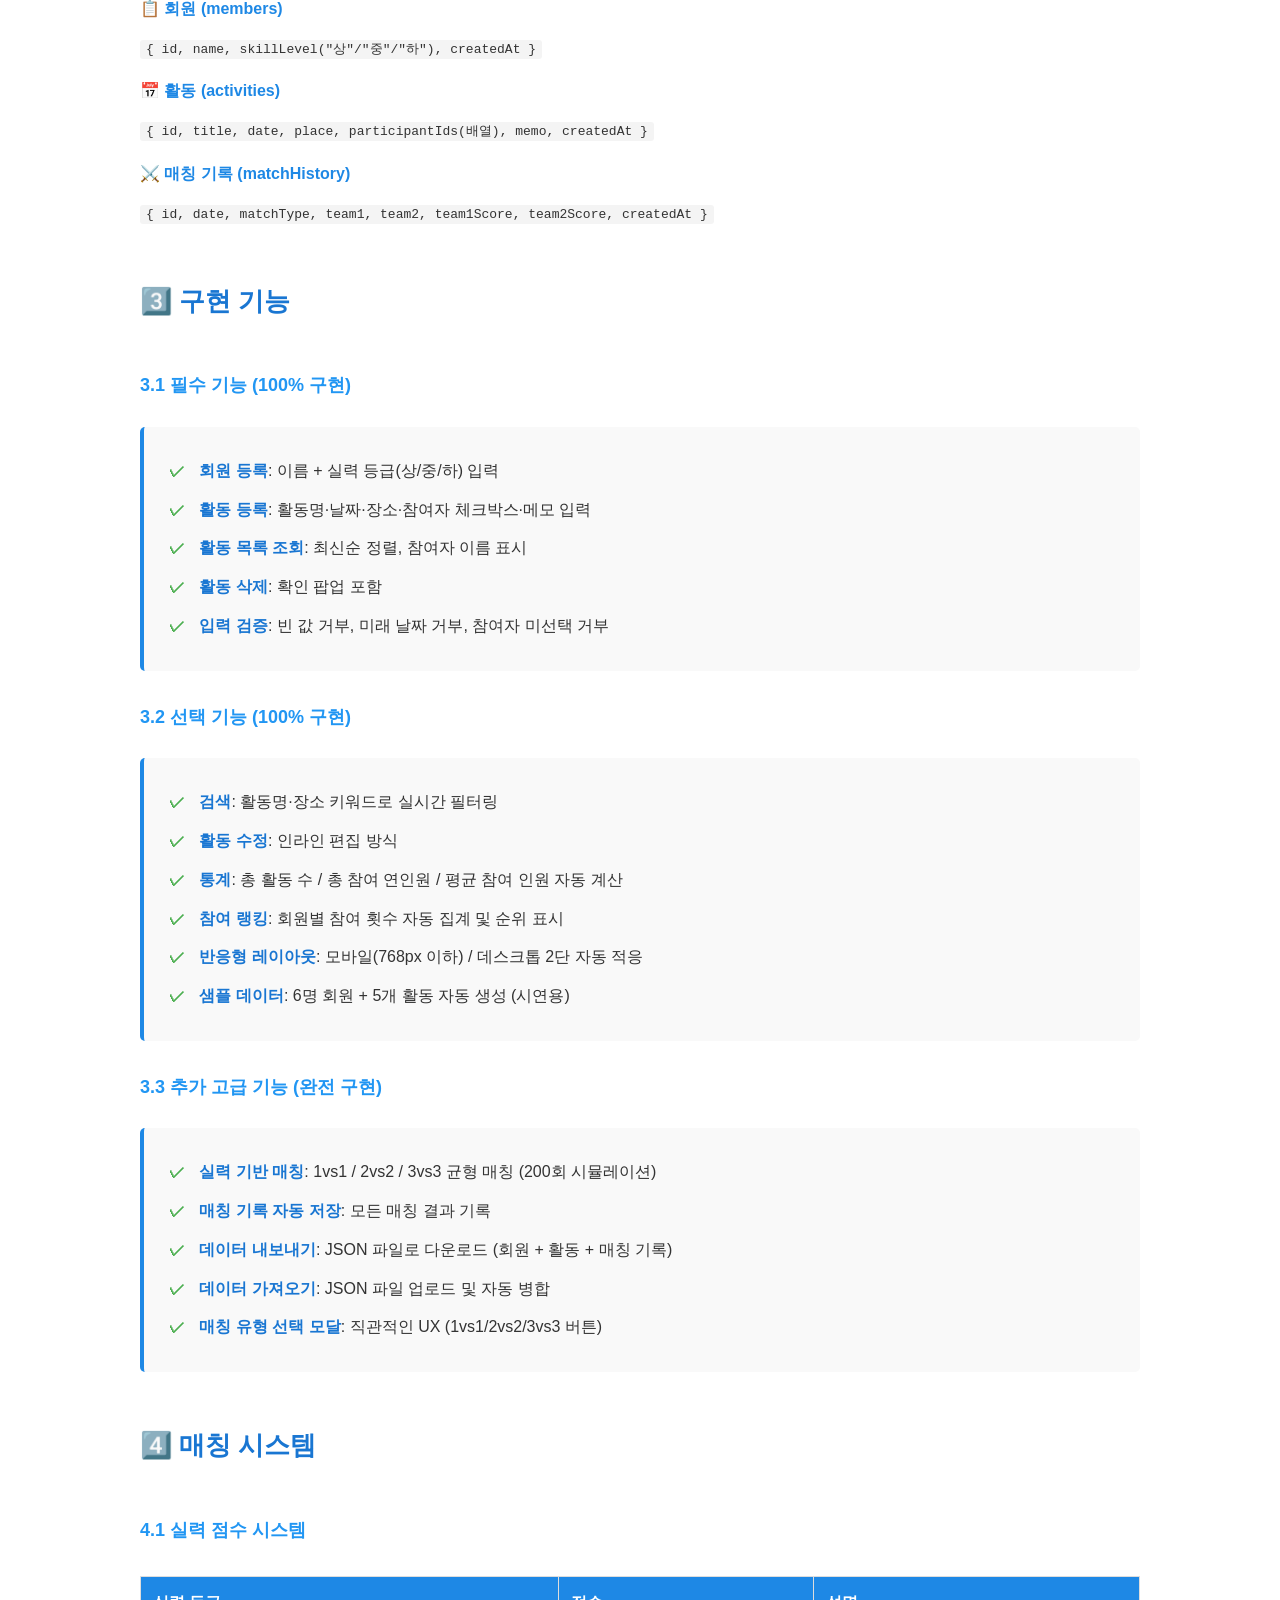
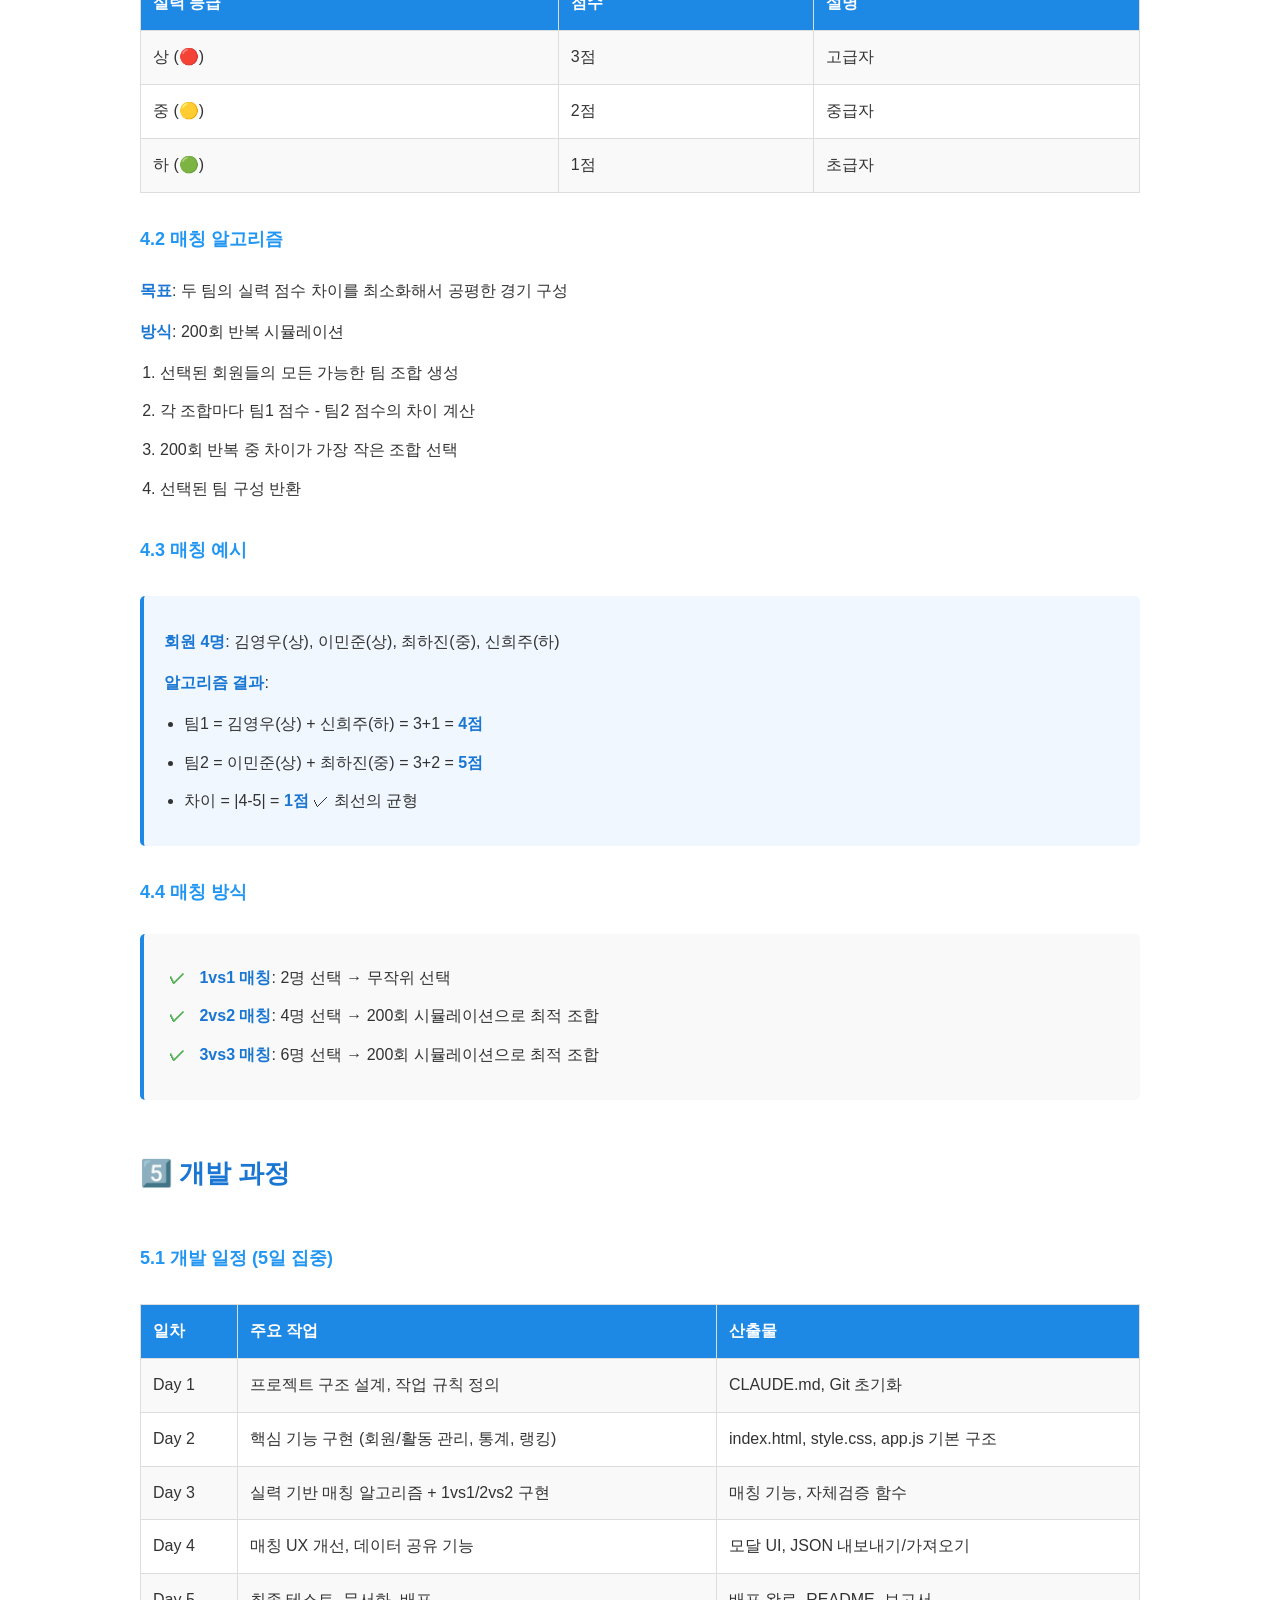
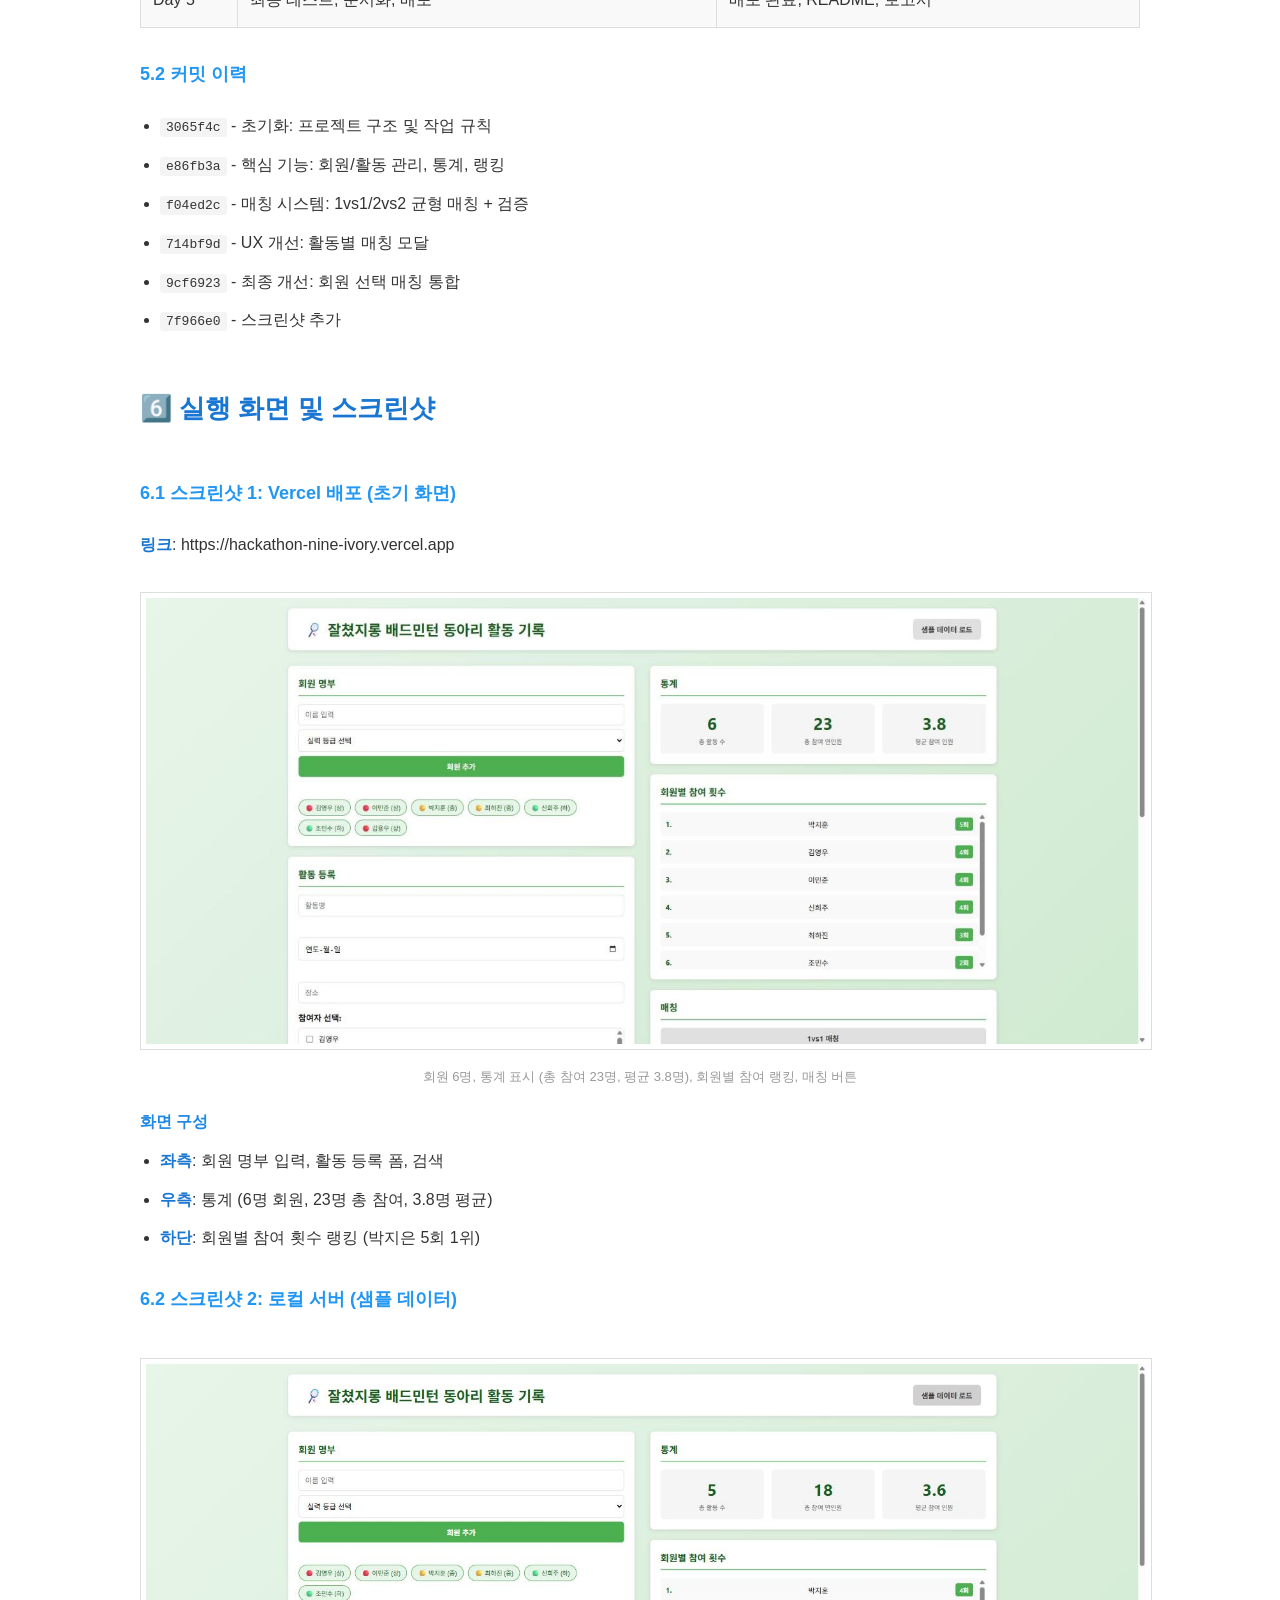
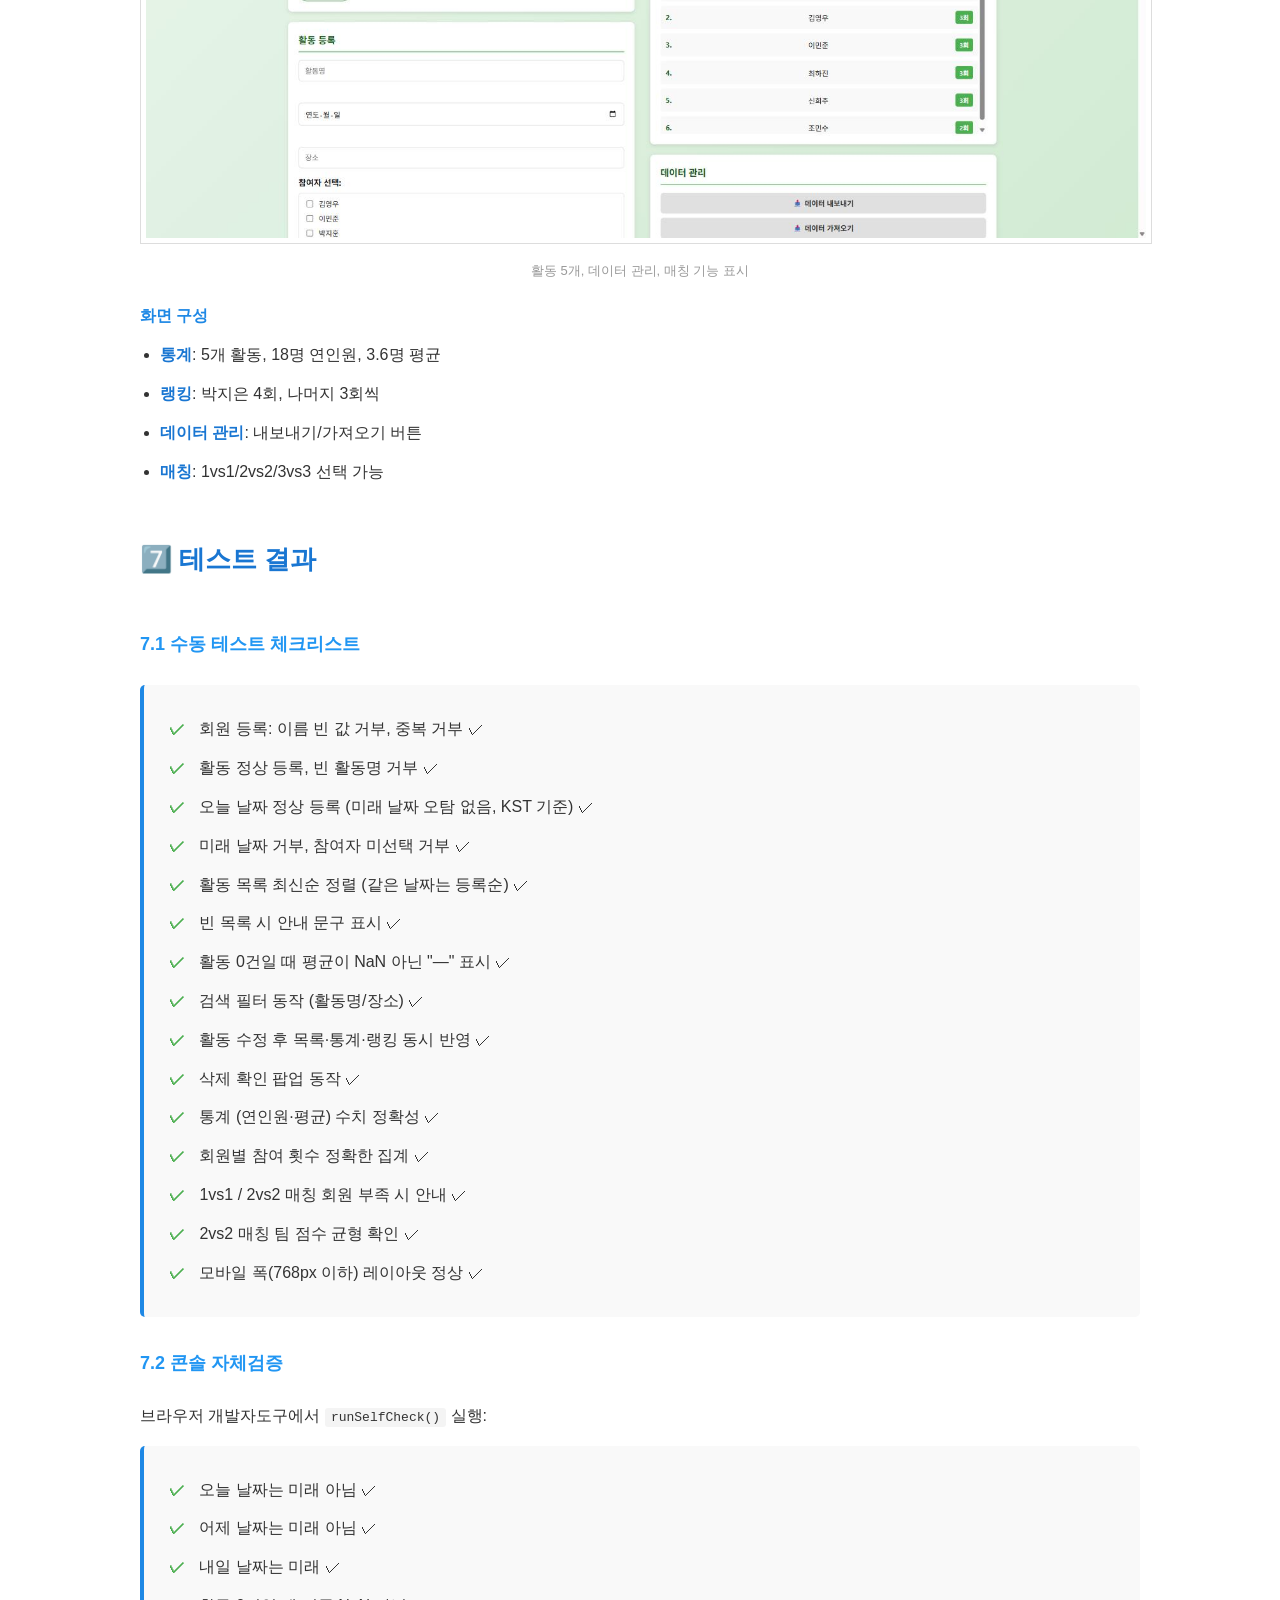
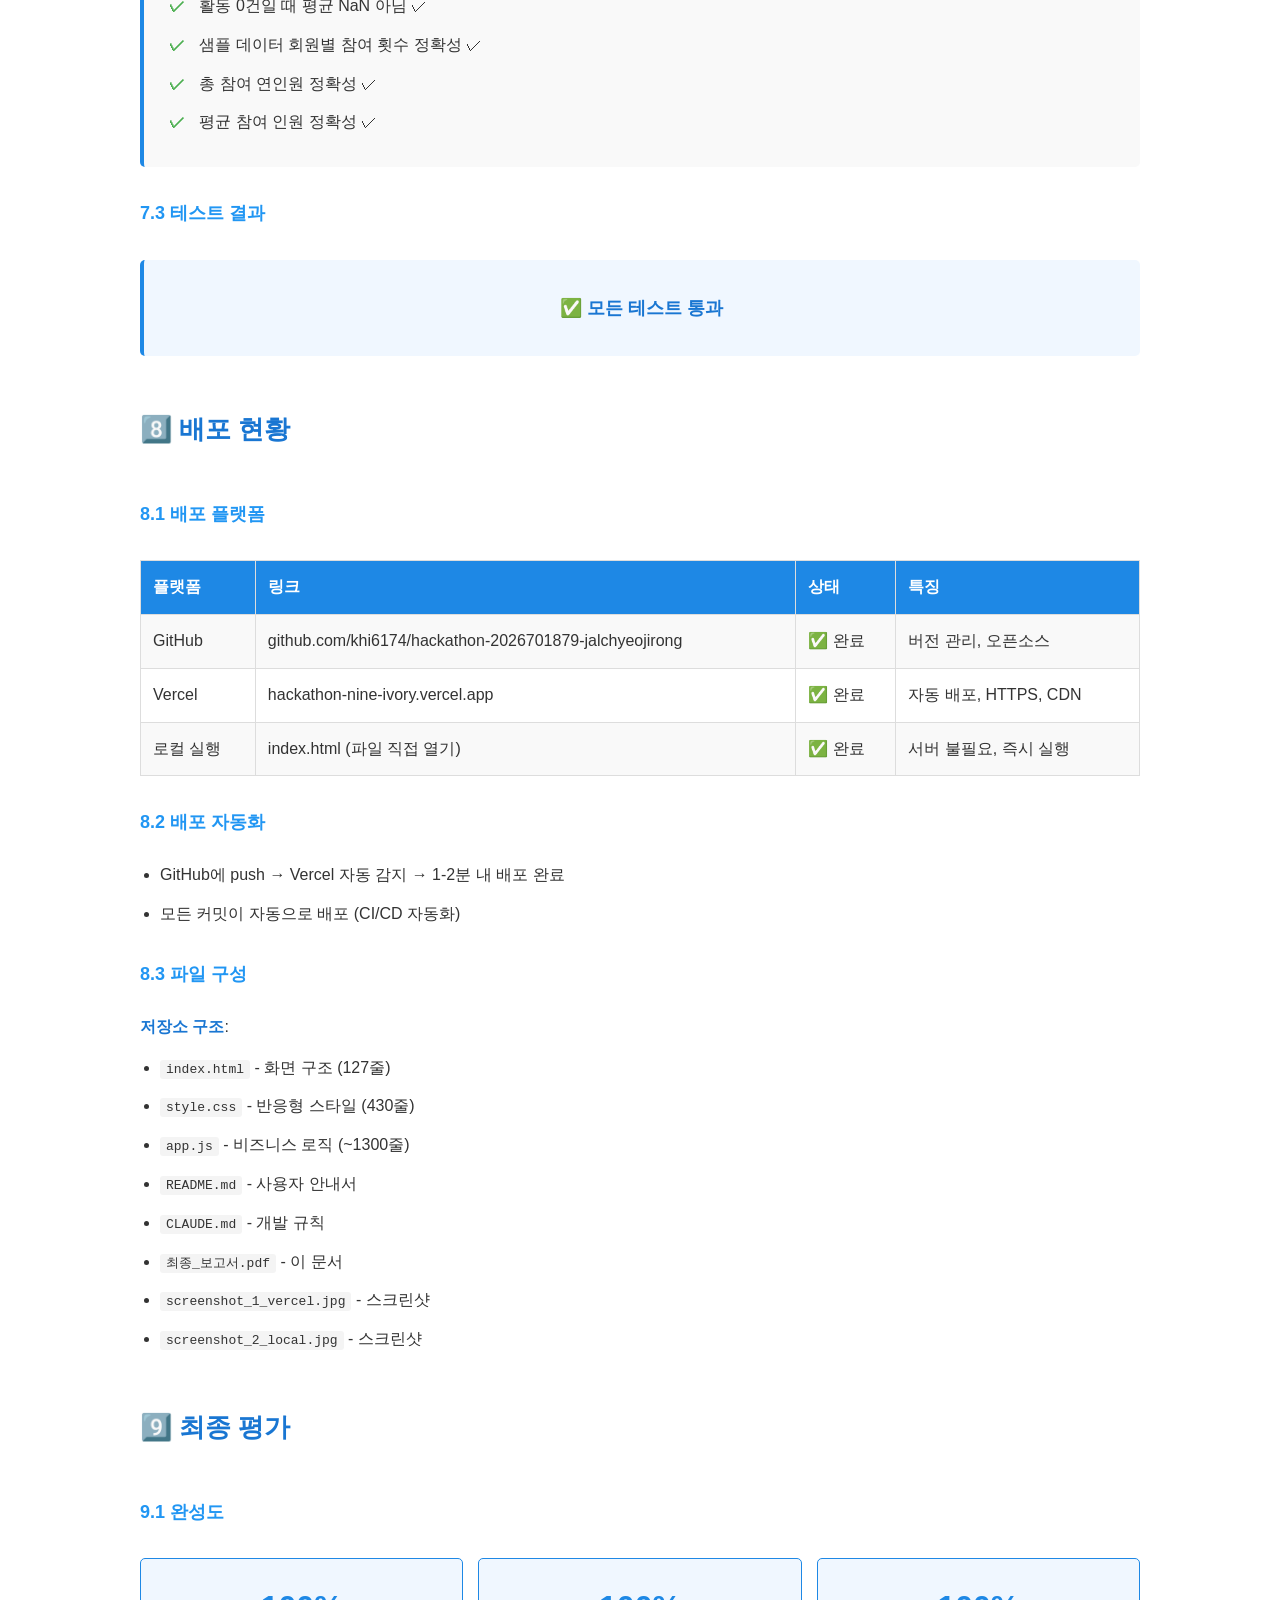
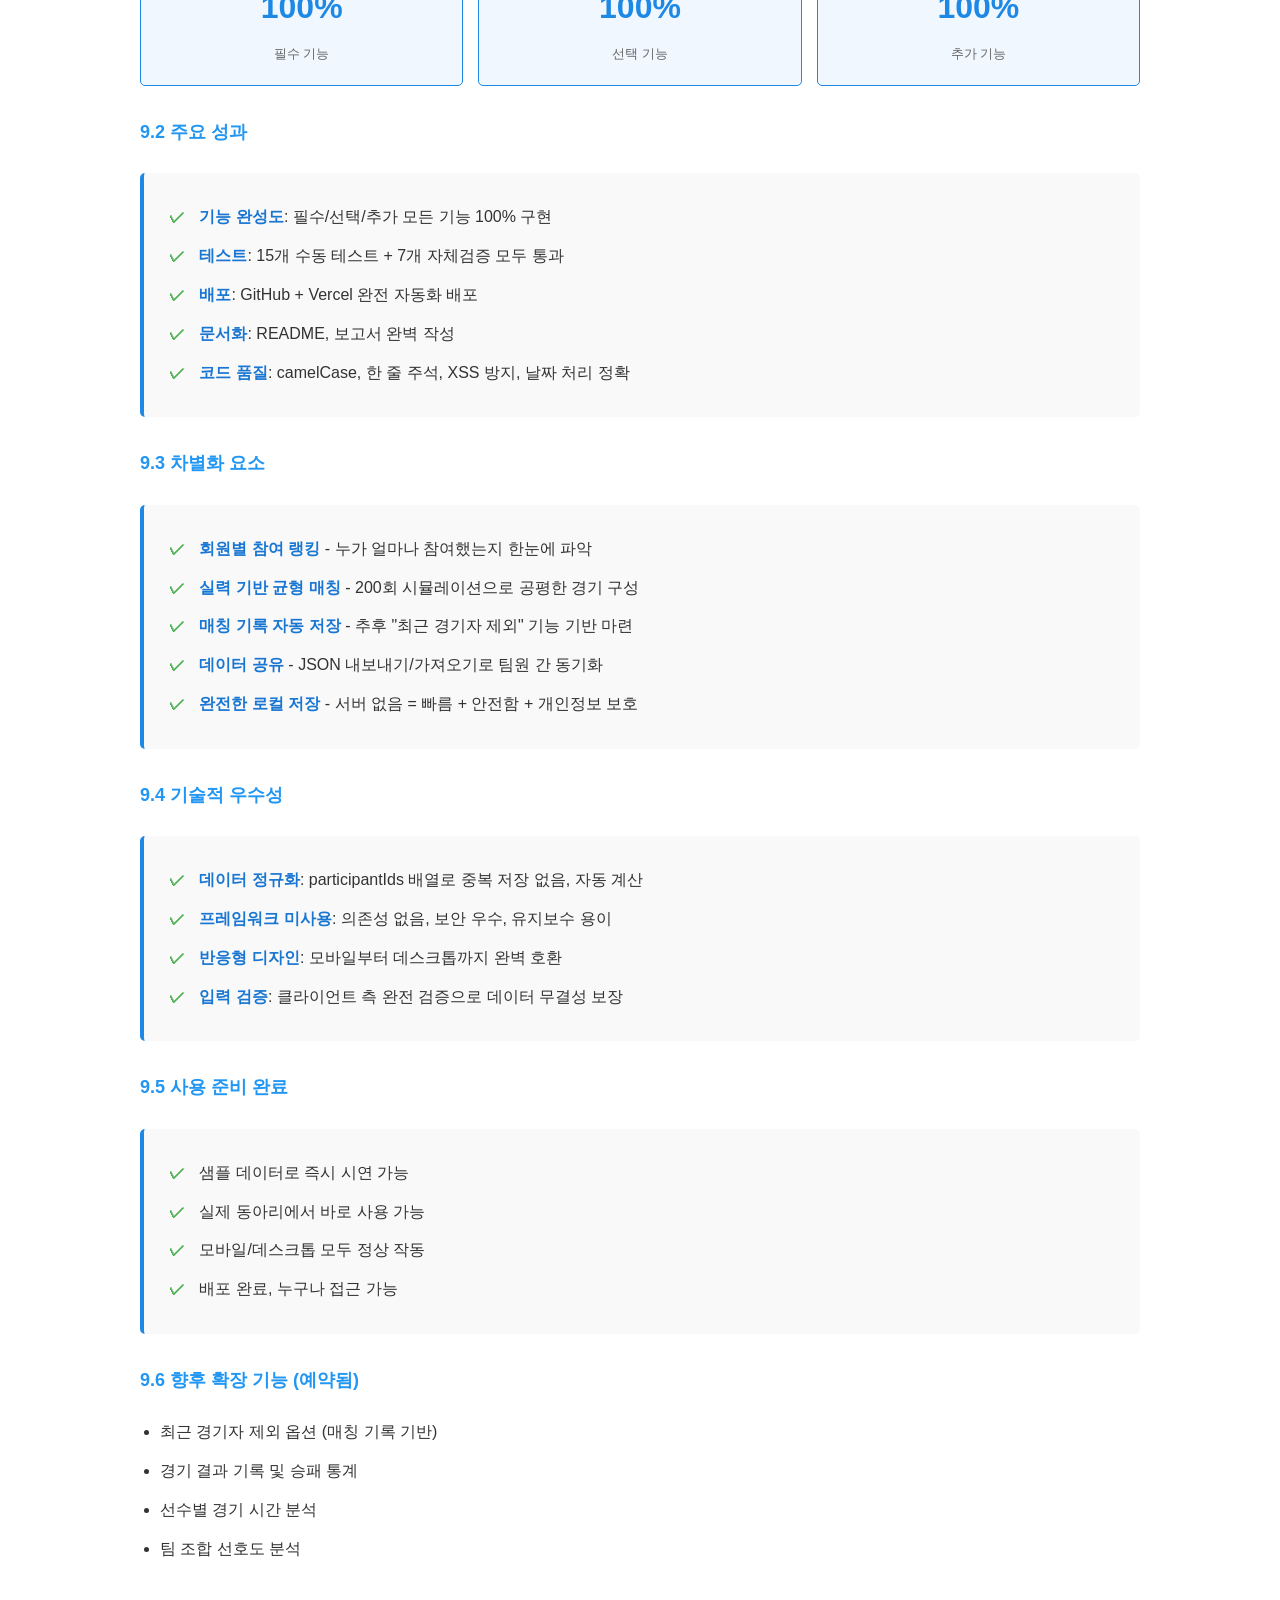
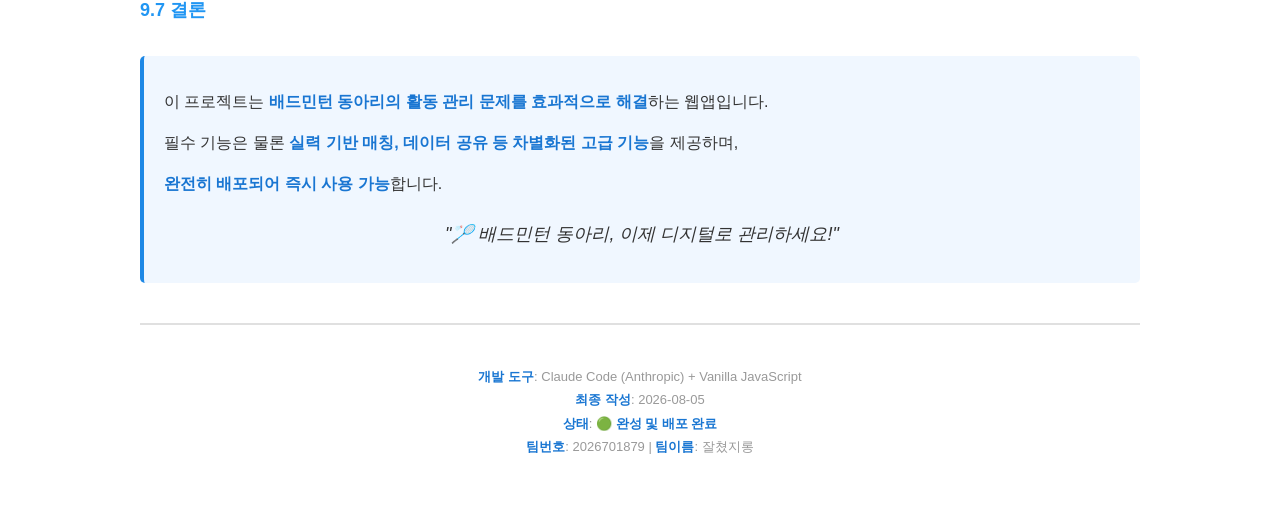
==== commit 1d5d2460: "fix: Vercel 배포 링크를 고정 프로덕션 URL로 변경 문제: hackathon-5x3jtwxnp-yongwoo.vercel.app는 개별 배포 URL로 Vercel SSO" ====
--- a/final_complete_report.html
+++ b/final_complete_report.html
@@ -49,9 +49,8 @@
         @page { margin: 20mm; size: A4; }
         @media print {
             body { padding: 0; background: white; }
-            .page-break { page-break-before: always; }
+            .page-break { page-break-after: always; }
             img { page-break-inside: avoid; }
-            h2 { page-break-before: always; }
             .cover-page { page-break-after: always; }
         }
     </style>
@@ -76,7 +75,6 @@
 </div>
 
 <!-- ============ 목차 ============ -->
-<div class="page-break"></div>
 <h2>📑 목차</h2>
 <ol class="toc">
     <li>프로젝트 개요</li>
@@ -91,7 +89,6 @@
 </ol>
 
 <!-- ============ 1. 프로젝트 개요 ============ -->
-<div class="page-break"></div>
 <h2>1️⃣ 프로젝트 개요</h2>
 
 <h3>1.1 문제 정의</h3>
@@ -122,7 +119,6 @@
 </ul>
 
 <!-- ============ 2. 기술 스택 ============ -->
-<div class="page-break"></div>
 <h2>2️⃣ 기술 스택 및 아키텍처</h2>
 
 <h3>2.1 기술 스택</h3>
@@ -174,7 +170,6 @@
 <code>{ id, date, matchType, team1, team2, team1Score, team2Score, createdAt }</code>
 
 <!-- ============ 3. 구현 기능 ============ -->
-<div class="page-break"></div>
 <h2>3️⃣ 구현 기능</h2>
 
 <h3>3.1 필수 기능 (100% 구현)</h3>
@@ -206,7 +201,6 @@
 </ul>
 
 <!-- ============ 4. 매칭 시스템 ============ -->
-<div class="page-break"></div>
 <h2>4️⃣ 매칭 시스템</h2>
 
 <h3>4.1 실력 점수 시스템</h3>
@@ -263,7 +257,6 @@
 </ul>
 
 <!-- ============ 5. 개발 과정 ============ -->
-<div class="page-break"></div>
 <h2>5️⃣ 개발 과정</h2>
 
 <h3>5.1 개발 일정 (5일 집중)</h3>
@@ -311,11 +304,10 @@
 </ul>
 
 <!-- ============ 6. 실행 화면 ============ -->
-<div class="page-break"></div>
 <h2>6️⃣ 실행 화면 및 스크린샷</h2>
 
 <h3>6.1 스크린샷 1: Vercel 배포 (초기 화면)</h3>
-<p><strong>링크</strong>: https://hackathon-5x3jtwxnp-yongwoo.vercel.app</p>
+<p><strong>링크</strong>: https://hackathon-nine-ivory.vercel.app</p>
 <img src="screenshot_1_vercel.jpg" alt="Vercel 배포 초기 화면">
 <div class="image-caption">
     회원 6명, 통계 표시 (총 참여 23명, 평균 3.8명), 회원별 참여 랭킹, 매칭 버튼
@@ -343,7 +335,6 @@
 </ul>
 
 <!-- ============ 7. 테스트 결과 ============ -->
-<div class="page-break"></div>
 <h2>7️⃣ 테스트 결과</h2>
 
 <h3>7.1 수동 테스트 체크리스트</h3>
@@ -383,7 +374,6 @@
 </div>
 
 <!-- ============ 8. 배포 현황 ============ -->
-<div class="page-break"></div>
 <h2>8️⃣ 배포 현황</h2>
 
 <h3>8.1 배포 플랫폼</h3>
@@ -402,7 +392,7 @@
     </tr>
     <tr>
         <td>Vercel</td>
-        <td>hackathon-5x3jtwxnp-yongwoo.vercel.app</td>
+        <td>hackathon-nine-ivory.vercel.app</td>
         <td>✅ 완료</td>
         <td>자동 배포, HTTPS, CDN</td>
     </tr>
@@ -434,7 +424,6 @@
 </ul>
 
 <!-- ============ 9. 최종 평가 ============ -->
-<div class="page-break"></div>
 <h2>9️⃣ 최종 평가</h2>
 
 <h3>9.1 완성도</h3>
